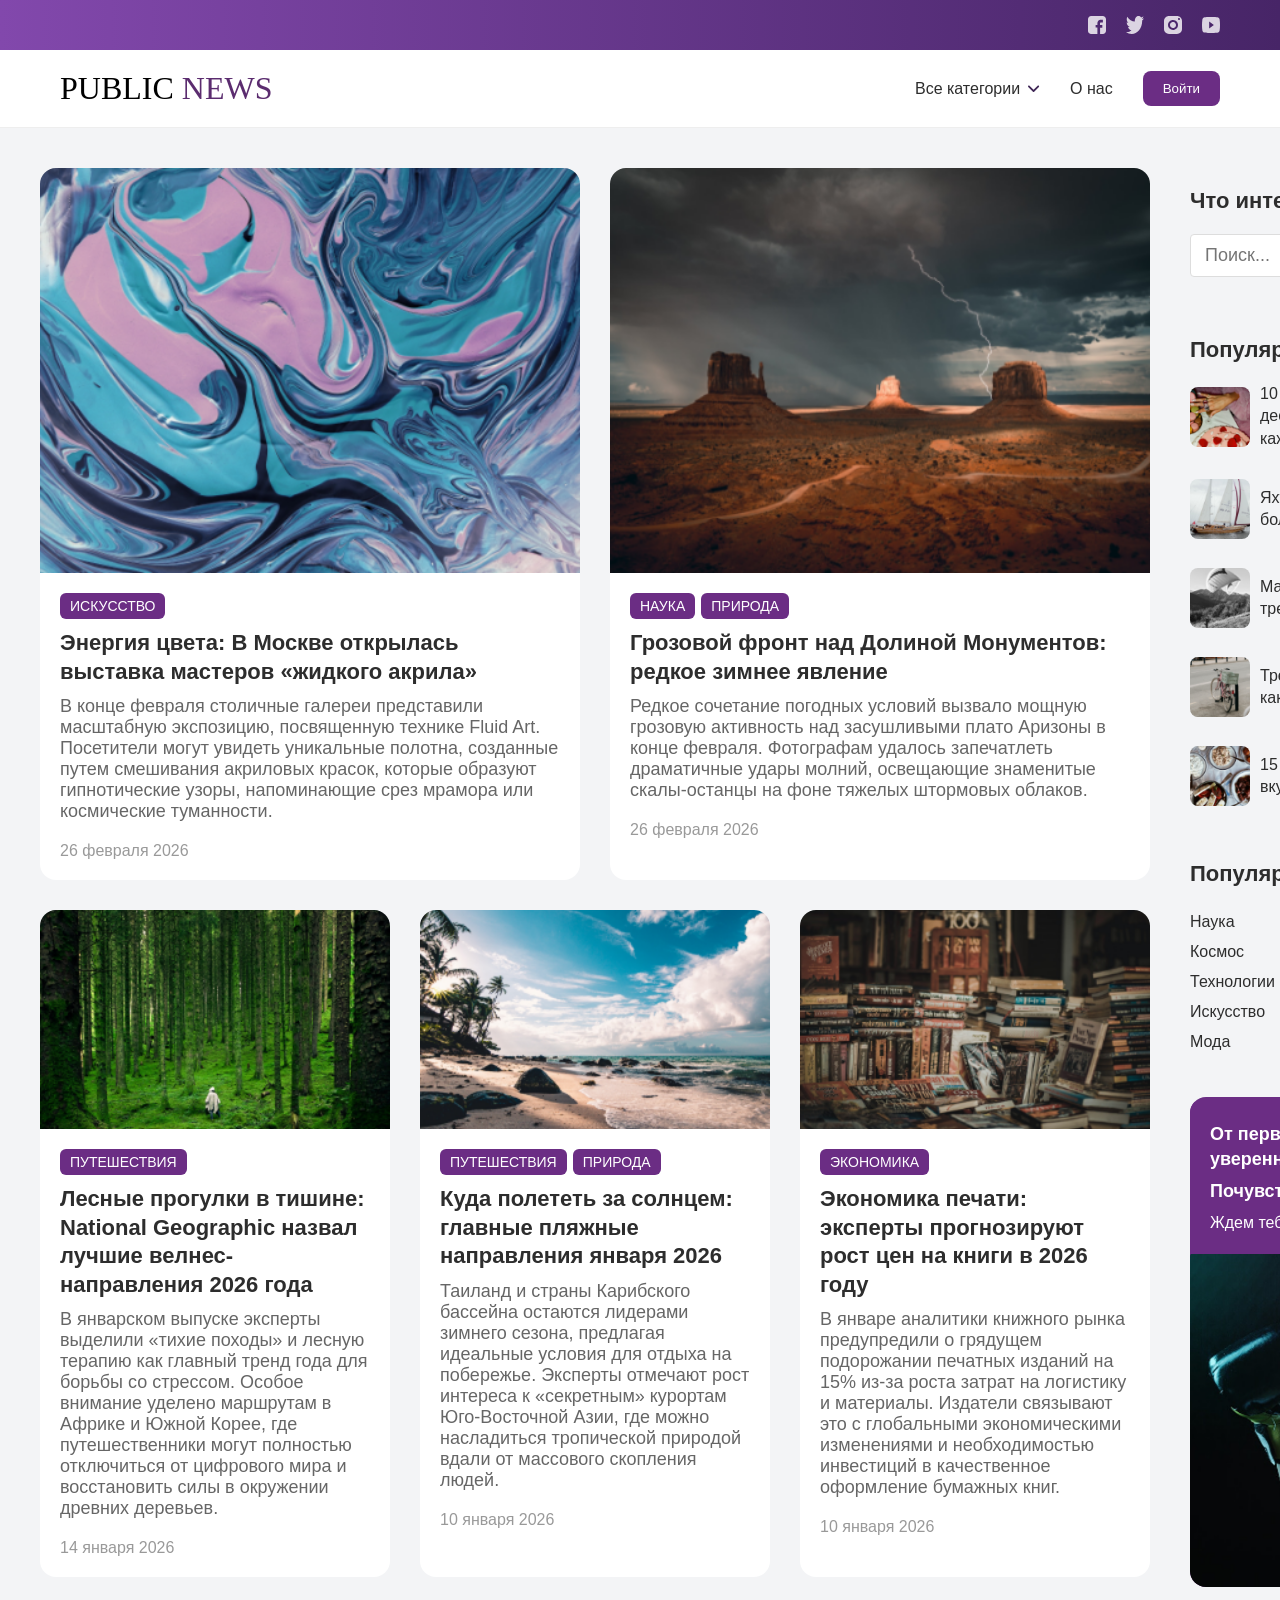
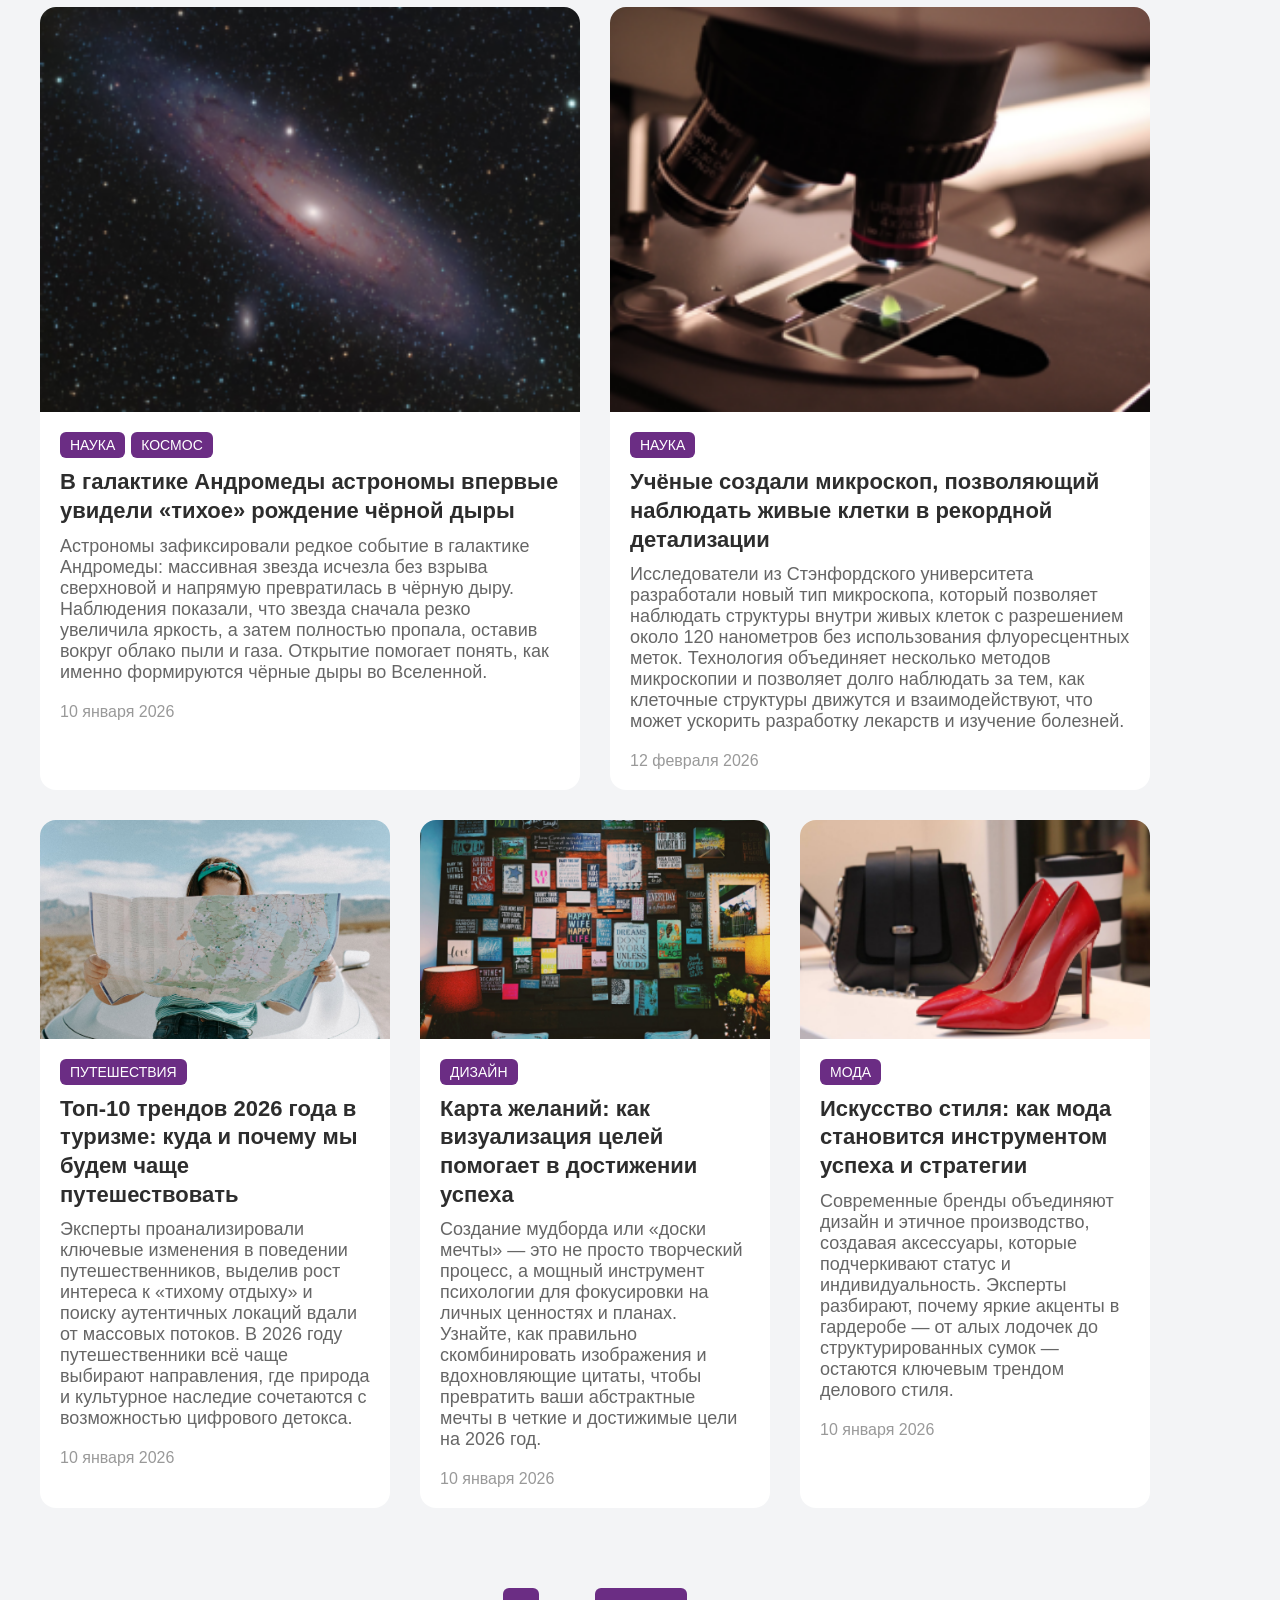
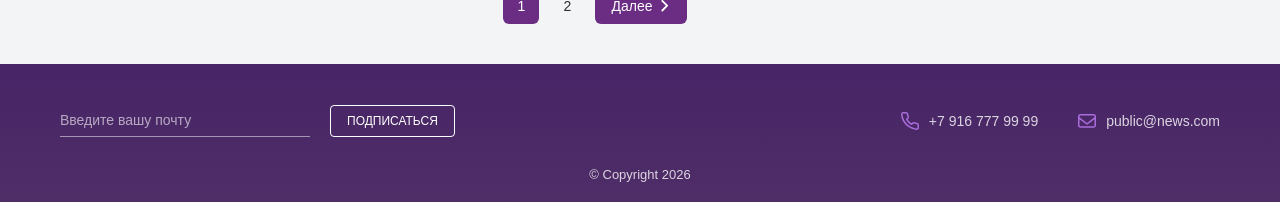
==== index.html @ d588ca42 "сайдбар" ====
<!doctype html>
<html lang="ru">
  <head>
    <meta charset="UTF-8" />
    <meta name="viewport" content="width=device-width, initial-scale=1.0" />
    <link rel="stylesheet" href="./main.css" />
    <title>Public News</title>
  </head>

  <body>
    <div class="header-wrapper">
      <div class="topbar">
        <div class="topbar-icons">
          <div class="topbar-icon">
            <img src="./assets/icons/icon-facebook.svg" alt="facebook" />
          </div>
          <div class="topbar-icon">
            <img src="./assets/icons/icon-twitter.svg" alt="twitter" />
          </div>
          <div class="topbar-icon">
            <img src="./assets/icons/icon-instagram.svg" alt="instagram" />
          </div>
          <div class="topbar-icon">
            <img src="./assets/icons/icon-youtube.svg" alt="youtube" />
          </div>
        </div>
      </div>

      <header>
        <div class="logo">
          <a href="index.html">PUBLIC <span>NEWS</span></a>
        </div>
        <nav>
          <div class="dropdown">
            <div class="dropdown-toggle">
              <span>Все категории</span>
              <img
                src="./assets/icons/icon-arrow-down.svg"
                class="dropdown-arrow"
              />
            </div>
            <div class="dropdown-menu">
              <a href="#" class="dropdown-menu-categorie">Наука</a>
              <a href="#" class="dropdown-menu-categorie">Политика</a>
              <a href="#" class="dropdown-menu-categorie">Экономика</a>
              <a href="#" class="dropdown-menu-categorie">Медицина</a>
              <a href="#" class="dropdown-menu-categorie">Искусство</a>
              <a href="#" class="dropdown-menu-categorie">Путешествия</a>
            </div>
          </div>

          <a href="#" class="about-us__link">О нас</a>

          <button class="btn-login">Войти</button>
        </nav>
      </header>
    </div>

    <div class="container">
      <div class="cards">
        <div class="card">
          <img src="./assets/images/img1.png" alt="" />

          <div class="card-content">
            <span class="tag">ИСКУССТВО</span>

            <h3>
              Энергия цвета: В Москве открылась выставка мастеров «жидкого
              акрила»
            </h3>
            <p>
              В конце февраля столичные галереи представили масштабную
              экспозицию, посвященную технике Fluid Art. Посетители могут
              увидеть уникальные полотна, созданные путем смешивания акриловых
              красок, которые образуют гипнотические узоры, напоминающие срез
              мрамора или космические туманности.
            </p>

            <div class="date">26 февраля 2026</div>
          </div>

          <a
            href="https://synchronize.ru/contemporary_seven"
            target="_blank"
            class="card-link"
            >Подробнее <span>→</span></a
          >
        </div>

        <div class="card">
          <img src="./assets/images/img2.png" alt="" />

          <div class="card-content">
            <div class="tags-list">
              <span class="tag">НАУКА</span>
              <span class="tag">ПРИРОДА</span>
            </div>

            <h3>
              Грозовой фронт над Долиной Монументов: редкое зимнее явление
            </h3>
            <p>
              Редкое сочетание погодных условий вызвало мощную грозовую
              активность над засушливыми плато Аризоны в конце февраля.
              Фотографам удалось запечатлеть драматичные удары молний,
              освещающие знаменитые скалы-останцы на фоне тяжелых штормовых
              облаков.
            </p>

            <div class="date">26 февраля 2026</div>
          </div>

          <a
            href="https://www.yahoo.com/news/stunning-images-capture-moment-lightning-slideshow-wp-152439858.html"
            target="_blank"
            class="card-link"
            >Подробнее <span>→</span></a
          >
        </div>

        <div class="card">
          <img src="./assets/images/img3.png" alt="" />

          <div class="card-content">
            <span class="tag">ПУТЕШЕСТВИЯ</span>

            <h3>
              Лесные прогулки в тишине: National Geographic назвал лучшие
              велнес-направления 2026 года
            </h3>
            <p>
              В январском выпуске эксперты выделили «тихие походы» и лесную
              терапию как главный тренд года для борьбы со стрессом. Особое
              внимание уделено маршрутам в Африке и Южной Корее, где
              путешественники могут полностью отключиться от цифрового мира и
              восстановить силы в окружении древних деревьев.
            </p>

            <div class="date">14 января 2026</div>
          </div>

          <a
            href="https://www.nationalgeographic.com/travel/best-of-the-world-2026/article/best-wellness-destinations"
            target="_blank"
            class="card-link"
            >Подробнее <span>→</span></a
          >
        </div>

        <div class="card">
          <img src="./assets/images/img4.png" alt="" />

          <div class="card-content">
            <div class="tags-list">
              <span class="tag">ПУТЕШЕСТВИЯ</span>
              <span class="tag">ПРИРОДА</span>
            </div>

            <h3>
              Куда полететь за солнцем: главные пляжные направления января 2026
            </h3>
            <p>
              Таиланд и страны Карибского бассейна остаются лидерами зимнего
              сезона, предлагая идеальные условия для отдыха на побережье.
              Эксперты отмечают рост интереса к «секретным» курортам
              Юго-Восточной Азии, где можно насладиться тропической природой
              вдали от массового скопления людей.
            </p>

            <div class="date">10 января 2026</div>
          </div>

          <a
            href="https://www.sunmar.ru/idei-otdykha/otdykh-yanvar/"
            target="_blank"
            class="card-link"
            >Подробнее <span>→</span></a
          >
        </div>

        <div class="card">
          <img src="./assets/images/img5.png" alt="" />

          <div class="card-content">
            <span class="tag">ЭКОНОМИКА</span>

            <h3>
              Экономика печати: эксперты прогнозируют рост цен на книги в 2026
              году
            </h3>
            <p>
              В январе аналитики книжного рынка предупредили о грядущем
              подорожании печатных изданий на 15% из-за роста затрат на
              логистику и материалы. Издатели связывают это с глобальными
              экономическими изменениями и необходимостью инвестиций в
              качественное оформление бумажных книг.
            </p>

            <div class="date">10 января 2026</div>
          </div>

          <a
            href="https://saint-petersburg.ru/news/2026/1/20/40794ы"
            target="_blank"
            class="card-link"
            >Подробнее <span>→</span></a
          >
        </div>

        <div class="card">
          <img src="./assets/images/img9.png" alt="" />

          <div class="card-content">
            <div class="tags-list">
              <span class="tag">НАУКА</span>
              <span class="tag">КОСМОС</span>
            </div>

            <h3>
              В галактике Андромеды астрономы впервые увидели «тихое» рождение
              чёрной дыры
            </h3>
            <p>
              Астрономы зафиксировали редкое событие в галактике Андромеды:
              массивная звезда исчезла без взрыва сверхновой и напрямую
              превратилась в чёрную дыру. Наблюдения показали, что звезда
              сначала резко увеличила яркость, а затем полностью пропала,
              оставив вокруг облако пыли и газа. Открытие помогает понять, как
              именно формируются чёрные дыры во Вселенной.
            </p>

            <div class="date">10 января 2026</div>
          </div>

          <a
            href="https://www.reuters.com/science/astronomers-observe-star-that-quietly-transformed-into-black-hole-2026-02-12/"
            target="_blank"
            class="card-link"
            >Подробнее <span>→</span></a
          >
        </div>

        <div class="card">
          <img src="./assets/images/img8.png" alt="" />

          <div class="card-content">
            <span class="tag">НАУКА</span>

            <h3>
              Учёные создали микроскоп, позволяющий наблюдать живые клетки в
              рекордной детализации
            </h3>
            <p>
              Исследователи из Стэнфордского университета разработали новый тип
              микроскопа, который позволяет наблюдать структуры внутри живых
              клеток с разрешением около 120 нанометров без использования
              флуоресцентных меток. Технология объединяет несколько методов
              микроскопии и позволяет долго наблюдать за тем, как клеточные
              структуры движутся и взаимодействуют, что может ускорить
              разработку лекарств и изучение болезней.
            </p>

            <div class="date">12 февраля 2026</div>
          </div>

          <a
            href="https://phys.org/news/2026-03-kind-microscope-reveals-cells-unprecedented.html"
            target="_blank"
            class="card-link"
            >Подробнее <span>→</span></a
          >
        </div>

        <div class="card">
          <img src="./assets/images/img6.png" alt="" />

          <div class="card-content">
            <span class="tag">ПУТЕШЕСТВИЯ</span>

            <h3>
              Топ-10 трендов 2026 года в туризме: куда и почему мы будем чаще
              путешествовать
            </h3>
            <p>
              Эксперты проанализировали ключевые изменения в поведении
              путешественников, выделив рост интереса к «тихому отдыху» и поиску
              аутентичных локаций вдали от массовых потоков. В 2026 году
              путешественники всё чаще выбирают направления, где природа и
              культурное наследие сочетаются с возможностью цифрового детокса.
            </p>

            <div class="date">10 января 2026</div>
          </div>

          <a
            href="https://www.forbes.ru/biznes/552980-top-10-trendov-2026-goda-v-turizme-kuda-i-pocemu-my-budem-case-putesestvovat"
            target="_blank"
            class="card-link"
            >Подробнее <span>→</span></a
          >
        </div>

        <div class="card">
          <img src="./assets/images/img7.png" alt="" />
          <div class="card-content">
            <span class="tag">ДИЗАЙН</span>

            <h3>
              Карта желаний: как визуализация целей помогает в достижении успеха
            </h3>
            <p>
              Создание мудборда или «доски мечты» — это не просто творческий
              процесс, а мощный инструмент психологии для фокусировки на личных
              ценностях и планах. Узнайте, как правильно скомбинировать
              изображения и вдохновляющие цитаты, чтобы превратить ваши
              абстрактные мечты в четкие и достижимые цели на 2026 год.
            </p>

            <div class="date">10 января 2026</div>
          </div>

          <a
            href="https://mumsatthetable.com/vision-boards/"
            target="_blank"
            class="card-link"
            >Подробнее <span>→</span></a
          >
        </div>

        <div class="card">
          <img src="./assets/images/img10.png" alt="" />

          <div class="card-content">
            <span class="tag">МОДА</span>

            <h3>
              Искусство стиля: как мода становится инструментом успеха и
              стратегии
            </h3>
            <p>
              Современные бренды объединяют дизайн и этичное производство,
              создавая аксессуары, которые подчеркивают статус и
              индивидуальность. Эксперты разбирают, почему яркие акценты в
              гардеробе — от алых лодочек до структурированных сумок — остаются
              ключевым трендом делового стиля.
            </p>

            <div class="date">10 января 2026</div>
          </div>

          <a
            href="https://www.hiltonbairdcollections.co.uk/success-stories/when-silence-meets-strategy-a-recovery-story-told-in-16-days-case-study/"
            target="_blank"
            class="card-link"
            >Подробнее <span>→</span></a
          >
        </div>
      </div>

      <aside class="sidebar">
        <div class="sidebar-search-block">
          <h3 class="sidebar-title">Что интересует?</h3>

          <div class="search-input-wrapper">
            <input class="search-input" placeholder="Поиск..." />
            <img
              src="./assets/icons/icon-search.svg"
              alt="Search"
              class="search-icon"
            />
          </div>
        </div>

        <div class="sidebar-popular-block">
          <h3 class="sidebar-title">Популярные статьи:</h3>

          <ul class="popular-list">
            <li class="popular-item">
              <img src="./assets/images/img11.png" alt="" />
              <a
                href="https://povar.ru/art/yagodnye_deserty_top10_sladkih_bliud_s_yagodami.html"
                target="_blank"
                class="popular-link"
              >
                10 простых рецептов ягодных десертов, которые получатся у
                каждого
              </a>
            </li>

            <li class="popular-item">
              <img src="./assets/images/img12.png" alt="" />
              <a
                href="https://zeh.media/praktika/sport/1247938-s-chego-nachinayetsya-yakhting"
                target="_blank"
                class="popular-link"
              >
                Яхтинг для начинающих: большой гид по выходу в море
              </a>
            </li>

            <li class="popular-item">
              <img src="./assets/images/img13.png" alt="" />
              <a
                href="https://blog.ostrovok.ru/9-kultovyx-marshrutov-mira-dlya-trekinga/"
                target="_blank"
                class="popular-link"
              >
                Магия высоты: 9 самых красивых трекинговых маршрутов мира
              </a>
            </li>

            <li class="popular-item">
              <img src="./assets/images/img14.png" alt="" />
              <a
                href="https://itsmybike.ru/blog/velosipedy-2025-chto-seychas-v-trende/"
                target="_blank"
                class="popular-link"
              >
                Тренды велосипедов 2025–2026: какой выбрать?
              </a>
            </li>

            <li class="popular-item">
              <img src="./assets/images/img15.png" alt="" />
              <a
                href="https://www.gastronom.ru/text/15-receptov-dlya-krasivogo-zavtraka-1025276"
                target="_blank"
                class="popular-link"
              >
                15 рецептов для красивого и вкусного начала дня
              </a>
            </li>
          </ul>
        </div>

        <div class="sidebar-categories-block">
          <h3 class="sidebar-title">Популярные категории:</h3>

          <ul class="categories-list">
            <li><a href="#" class="category-link">Наука</a></li>
            <li><a href="#" class="category-link">Космос</a></li>
            <li><a href="#" class="category-link">Технологии</a></li>
            <li><a href="#" class="category-link">Искусство</a></li>
            <li><a href="#" class="category-link">Мода</a></li>
          </ul>
        </div>

        <div class="sidebar-video-card">
          <div class="video-card-header">
            <h5>
              <span>От первой тренировки до уверенного удара.</span>
              <span>Почувствуй эту атмосферу...</span>
            </h5>
            <p>Ждем тебя в зале!</p>
          </div>

          <div class="video-card-image">
            <img src="./assets/images/img16.png" alt="Видео" />

            <div class="video-play">
              <img src="./assets/icons/icon-play.svg" alt="Play" />
            </div>
          </div>
        </div>
      </aside>

      <nav class="pagination" aria-label="Пагинация">
        <ul class="pagination-list">
          <li>
            <a href="#" class="pagination-link pagination-link--active">1</a>
          </li>

          <li>
            <a href="#" class="pagination-link">2</a>
          </li>

          <li class="pagination-next">
            <a href="#" class="pagination-link pagination-next-link">
              Далее
              <img
                src="./assets/icons/icon-arrow-right.svg"
                class="pagination-arrow"
              />
            </a>
          </li>
        </ul>
      </nav>
    </div>

    <footer class="footer">
      <div class="footer-content">
        <form class="footer-subscribe-form" action="">
          <input
            type="email"
            class="footer__input-email"
            placeholder="Введите вашу почту"
          />
          <button type="submit" class="btn-subsribe">ПОДПИСАТЬСЯ</button>
        </form>

        <div class="footer-contacts">
          <a href="tel:+79167779999" class="footer-contact">
            <img
              src="./assets/icons/icon-phone.svg"
              alt="Телефон"
              class="footer-icon"
            />
            <span>+7 916 777 99 99</span>
          </a>

          <a href="mailto:public@news.com" class="footer-contact">
            <img
              src="./assets/icons/icon-mail.svg"
              alt="Почта"
              class="footer-icon"
            />
            <span>public@news.com</span>
          </a>
        </div>
      </div>

      <div class="footer-copyright">© Copyright 2026</div>
    </footer>
  </body>
</html>
---- main.css ----
:root {
  --text-color-dark: #2d2d2d;
  --text-color-grey: #666;
  --text-color-light-grey: #999;
  --text-color-dark-purple: #5b2c6f;
  --border-color-light: #eee;
  --border-color-light-grey: #ddd;
  --border-color-purple: #5b2c6f;
  --main-bg: #f3f4f6;
  --bg-purple: #8248ac;
  --bg-dark-magenta: #6b2d84;
  --bg-indigo: #472567;
}

* {
  box-sizing: border-box;
  margin: 0;
  padding: 0;
}

body {
  font-family: "Inter", sans-serif;
  background: var(--main-bg);
  color: #2d2d2d;
  min-height: 100vh;
  display: flex;
  flex-direction: column;
}

.container {
  max-width: 1400px;
  margin: 40px auto;
  display: grid;
  grid-template-columns: 3fr 1fr;
  gap: 40px;
  padding: 0 40px;
}

/* ШАПКА */
.header-wrapper {
  position: sticky;
  top: 0;
  z-index: 1000;
  width: 100%;
}

.topbar {
  background: linear-gradient(90deg, var(--bg-purple), var(--bg-indigo));
  height: 50px;
  display: flex;
  align-items: center;
  justify-content: flex-end;
  padding: 0 60px;
}

.topbar-icons {
  display: flex;
  gap: 20px;
}

.topbar-icon {
  width: 18px;
  height: 18px;
  display: flex;
  align-items: center;
  justify-content: center;
  cursor: pointer;
  opacity: 0.8;
  transition: opacity 0.3s ease;
}

.topbar-icon:hover {
  opacity: 1;
}

.topbar-icon img {
  width: 100%;
  height: 100%;
  object-fit: contain;
}

header {
  background: #ffffff;
  padding: 20px 60px;
  display: flex;
  align-items: center;
  justify-content: space-between;
  border-bottom: 1px solid var(--border-color-light);
}

.logo {
  font-family: "Playfair Display", serif;
  font-size: 32px;
}

.logo a {
  text-decoration: none;
  color: #000;
}

.logo span {
  color: var(--text-color-dark-purple);
}

nav {
  display: flex;
  align-items: center;
  gap: 30px;
  font-weight: 500;
}

.about-us__link {
  cursor: pointer;
  text-decoration: none;
  color: inherit;
}

.dropdown {
  position: relative;
  cursor: pointer;
}

.dropdown-toggle {
  display: flex;
  align-items: center;
  gap: 8px;
}

.dropdown-arrow {
  width: 12px;
  height: 12px;
  display: flex;
  align-items: center;
  justify-content: center;
}

.dropdown-menu {
  position: absolute;
  top: 100%;
  left: 0;
  background: #fff;
  box-shadow: 0 10px 25px rgba(0, 0, 0, 0.08);
  border-radius: 8px;
  padding: 10px 0;
  min-width: 180px;
  display: none;
  flex-direction: column;
  z-index: 10;
}

.dropdown-menu-categorie {
  padding: 8px 16px;
  text-decoration: none;
  color: var(--text-color-dark);
  font-size: 14px;
}

.dropdown-menu-categorie:hover {
  background-color: var(--bg-dark-magenta);
  color: white;
}

.dropdown:hover .dropdown-menu {
  display: flex;
}

.btn-login {
  padding: 10px 20px;
  background: var(--bg-dark-magenta);
  border: none;
  border-radius: 8px;
  color: white;
  cursor: pointer;
  transition: all 0.5s ease;
}

.btn-login:active {
  transform: scale(0.95);
}

/* КАРТОЧКИ */
.cards {
  display: grid;
  grid-template-columns: repeat(6, 160px);
  gap: 30px;
}

.card {
  grid-column: span 2;
  position: relative;
  display: flex;
  flex-direction: column;
  background: #fff;
  border-radius: 16px;
  overflow: hidden;
  transition: all 0.4s ease;
}

.card:nth-child(1),
.card:nth-child(2) {
  grid-column: span 3;
}
.card:nth-child(6),
.card:nth-child(7) {
  grid-column: span 3;
}

.card:hover {
  transform: scale(1.03);
  box-shadow: 0 10px 25px rgba(0, 0, 0, 0.2);
}

.card img {
  width: 100%;
  height: auto;
  display: block;
  object-fit: cover;
  aspect-ratio: 16 / 10;
}

.card:nth-child(1) img,
.card:nth-child(2) img,
.card:nth-child(6) img,
.card:nth-child(7) img {
  aspect-ratio: 4 / 3;
}

.card-content {
  padding: 20px;
  display: flex;
  flex-direction: column;
  gap: 10px;
}

.tags-list {
  width: 100%;
  flex-wrap: wrap;
  display: flex;
  align-items: center;
  justify-content: flex-start;
  gap: 6px;
}

.tag {
  display: inline-block;
  background: #6b2d84;
  color: white;
  font-size: 14px;
  padding: 5px 10px;
  border-radius: 6px;
  width: fit-content;
}

.card h3 {
  font-size: 22px;
  font-weight: 600;
  line-height: 1.3;
}

.card p {
  font-size: 18px;
  color: #666;
}

.date {
  font-size: 16px;
  color: #999;
  margin-top: 10px;
}

.card-link {
  position: absolute;
  right: 15px;
  bottom: 9px;

  display: flex;
  align-items: center;
  gap: 5px;

  padding: 6px 12px;

  color: var(--text-color-grey);
  font-size: 16px;
  text-decoration: none;

  opacity: 0;
  transition: all 0.3s ease;
}

.card-link span {
  font-size: 25px;
}

.card:hover .card-link {
  opacity: 1;
}

.card-link:hover {
  color: var(--text-color-dark-purple);
}

/* ПАГИНАЦИЯ */
.pagination {
  grid-column: 1 / 2;
  margin-top: 40px;
  display: flex;
  justify-content: center;
}

.pagination-list {
  list-style: none;
  display: flex;
  align-items: center;
  gap: 10px;
}

.pagination-link {
  display: flex;
  align-items: center;
  justify-content: center;

  min-width: 36px;
  height: 36px;

  padding: 0 12px;

  border-radius: 6px;
  text-decoration: none;
  font-size: 14px;

  color: var(--text-color-dark);
  background: transparent;

  transition: all 0.25s ease;
}

.pagination-link:hover {
  background: var(--bg-purple);
  color: #fff;
}

.pagination-link--active {
  background: var(--bg-dark-magenta);
  color: #fff;
}

.pagination-next-link {
  background: var(--bg-dark-magenta);
  color: #fff;
  padding: 0 16px;
  gap: 6px;
}

.pagination-next-link:hover {
  background: var(--bg-purple);
}

.pagination-arrow {
  width: 12px;
  height: 12px;
  display: inline-block;
}

/* САЙДБАР */
.sidebar {
  width: 320px;
  display: flex;
  flex-direction: column;
  gap: 40px;
}

.sidebar-search-block {
  padding: 20px 0px;
}

.sidebar-title {
  font-size: 22px;
  margin-bottom: 20px;
  font-weight: 600;
}

.search-input-wrapper {
  position: relative;
}

.search-input {
  width: 100%;
  padding: 10px 40px 10px 14px;
  border: 1px solid var(--border-color-light-grey);
  border-radius: 4px;
  font-size: 18px;
}

.search-input:focus {
  outline: none;
  border-color: var(--border-color-purple);
}

.search-icon {
  position: absolute;
  right: 12px;
  top: 50%;
  transform: translateY(-50%);
  width: 18px;
  height: 18px;
  pointer-events: none;
}

.popular-list {
  list-style: none;
  display: flex;
  flex-direction: column;
  gap: 14px;
}

.popular-link {
  text-decoration: none;
  color: #2d2d2d;
  font-size: 16px;
  line-height: 1.4;
  transition: color 0.3s ease;
}

.popular-link:hover {
  color: #5b2c6f;
}

.popular {
  background: white;
  padding: 20px;
  border-radius: 16px;
  box-shadow: 0 10px 25px rgba(0, 0, 0, 0.05);
}

.popular-item {
  display: flex;
  gap: 10px;
  margin-bottom: 15px;
  align-items: center;
}

.popular-item img {
  width: 60px;
  height: 60px;
  object-fit: cover;
  border-radius: 8px;
}

.categories-list {
  list-style: none;
  display: flex;
  flex-direction: column;
}

.category-link {
  display: block;
  padding: 6px 0;
  border-radius: 6px;
  text-decoration: none;
  color: #2d2d2d;
  font-size: 16px;
  transition: all 0.25s ease;
}

.category-link:hover {
  background: #f4f4f4;
  color: var(--bg-dark-magenta);
}

.sidebar-video-card {
  background: var(--bg-dark-magenta);
  border-radius: 16px;
  overflow: hidden;
}

.video-card-header {
  min-height: 89px;
  padding: 20px;

  position: relative;
  top: 5px;
  z-index: 2;

  background: var(--bg-dark-magenta);
  color: white;
  font-size: 16px;
  line-height: 1.4;
}

.video-card-header h5 {
  font-size: 18px;
  margin-bottom: 8px;
  display: flex;
  flex-direction: column;
  gap: 6px;
}

.video-card-image {
  position: relative;
  z-index: 1;
}

.video-card-image:hover img {
  transform: scale(1.05);
}

.video-card-image img {
  width: 100%;
  display: block;
  transition: transform 0.4s ease;
}

.video-play {
  position: absolute;
  inset: 0;

  display: flex;
  align-items: center;
  justify-content: center;

  cursor: pointer;
}

.video-play img {
  width: 50px;
  height: 50px;
}

/* ПОДВАЛ */
.footer {
  background: linear-gradient(0deg, #4f2d67, #472567);
  color: #ffffff;
  padding: 40px 60px 20px;
  margin-top: auto;
}

.footer-content {
  display: flex;
  justify-content: space-between;
  align-items: center;
  flex-wrap: wrap;
}

.footer-subscribe-form {
  display: flex;
  gap: 20px;
  align-items: center;
}

.footer__input-email {
  background: transparent;
  border: none;
  border-bottom: 1px solid rgba(255, 255, 255, 0.5);
  padding: 8px 0;
  width: 250px;
  color: #ffffff;
  font-size: 14px;
}

.footer__input-email::placeholder {
  color: rgba(255, 255, 255, 0.6);
}

.footer__input-email:focus {
  outline: none;
  border-bottom: 1px solid #ffffff;
}

.btn-subsribe {
  background: transparent;
  border: 1px solid #ffffff;
  border-radius: 4px;
  padding: 8px 16px;
  color: #ffffff;
  font-size: 12px;
  cursor: pointer;
  transition: all 0.5s ease;
}

.btn-subsribe:hover {
  background: #ffffff;
  color: #5b2c6f;
}
.btn-subsribe:active {
  transform: scale(0.95);
}

.footer-contacts {
  display: flex;
  gap: 40px;
  align-items: center;
}

.footer-contact {
  display: flex;
  align-items: center;
  gap: 10px;
  text-decoration: none;
  color: #ffffff;
  font-size: 14px;
  opacity: 0.8;
  transition: opacity 0.3s ease;
}

.footer-contact:hover {
  opacity: 1;
}

.footer-icon {
  width: 18px;
  height: 18px;
  object-fit: contain;
}

.footer-copyright {
  text-align: center;
  margin-top: 30px;
  font-size: 13px;
  opacity: 0.8;
}
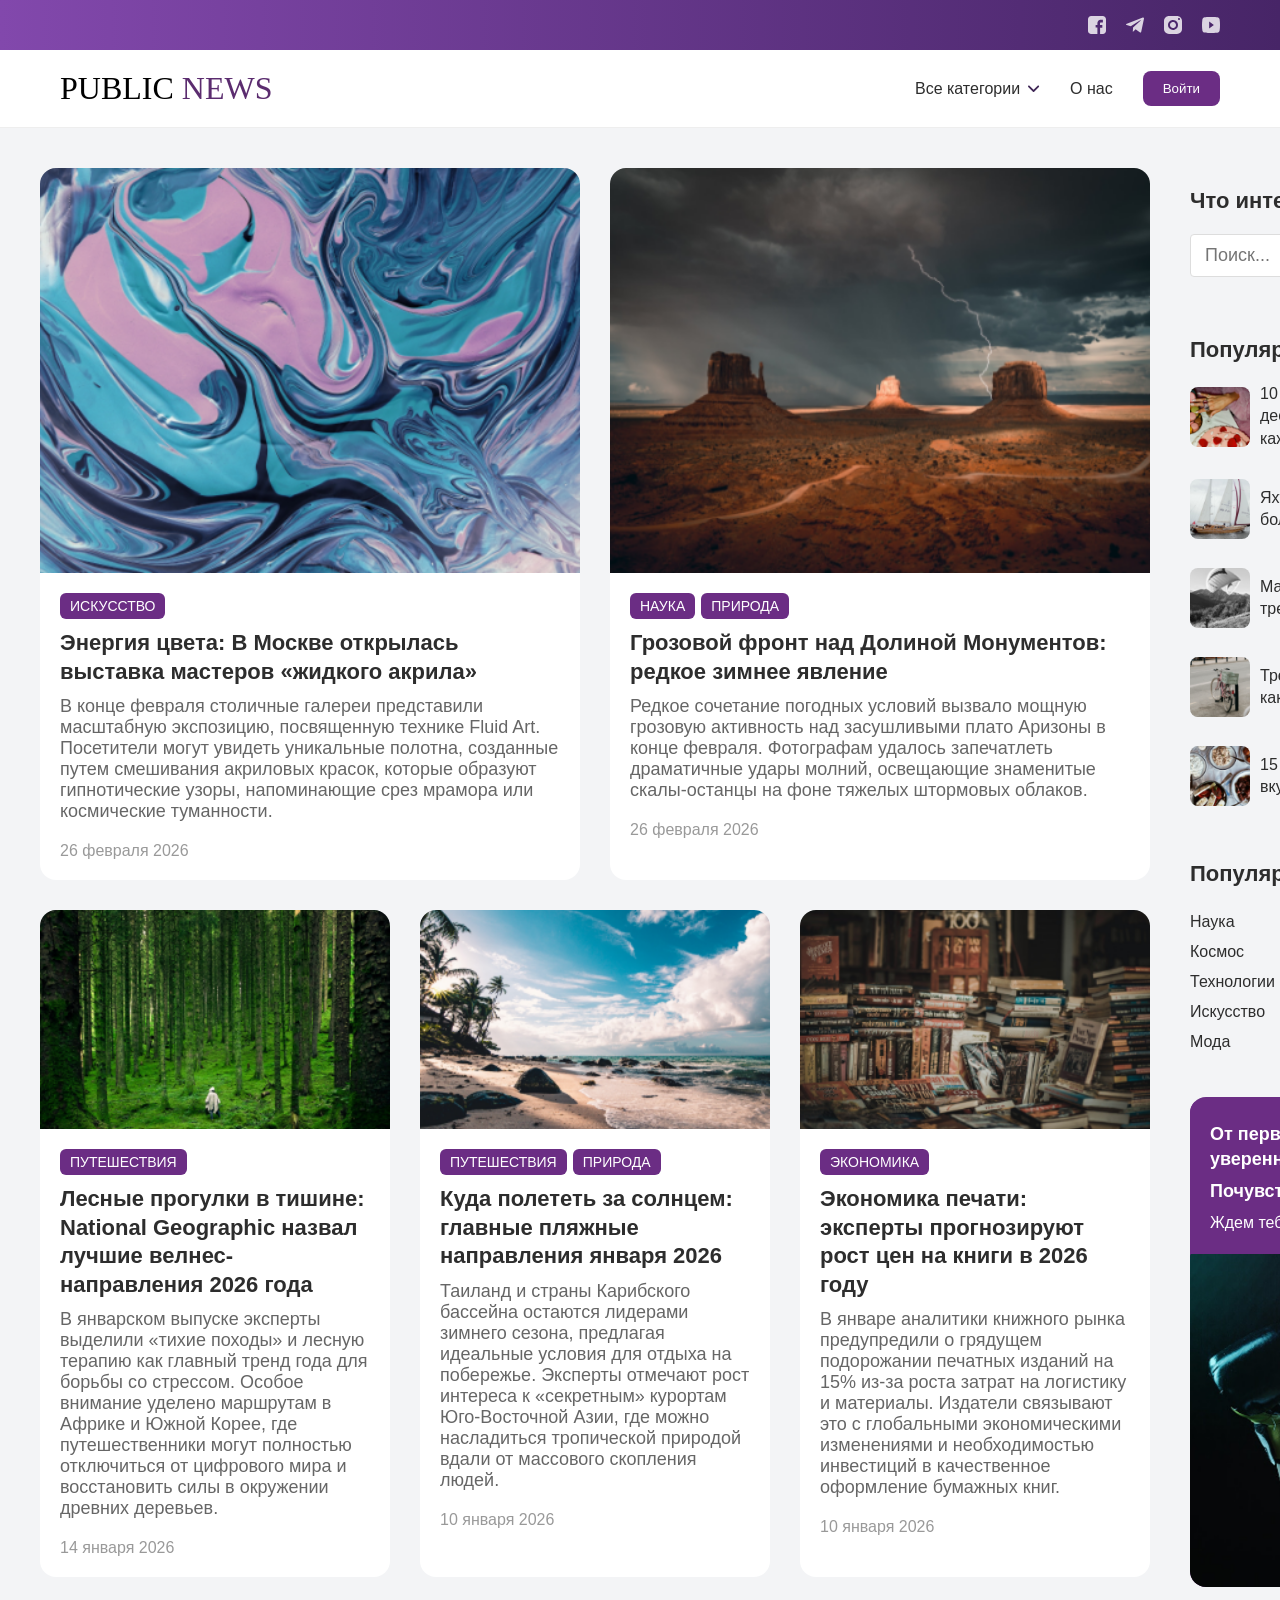
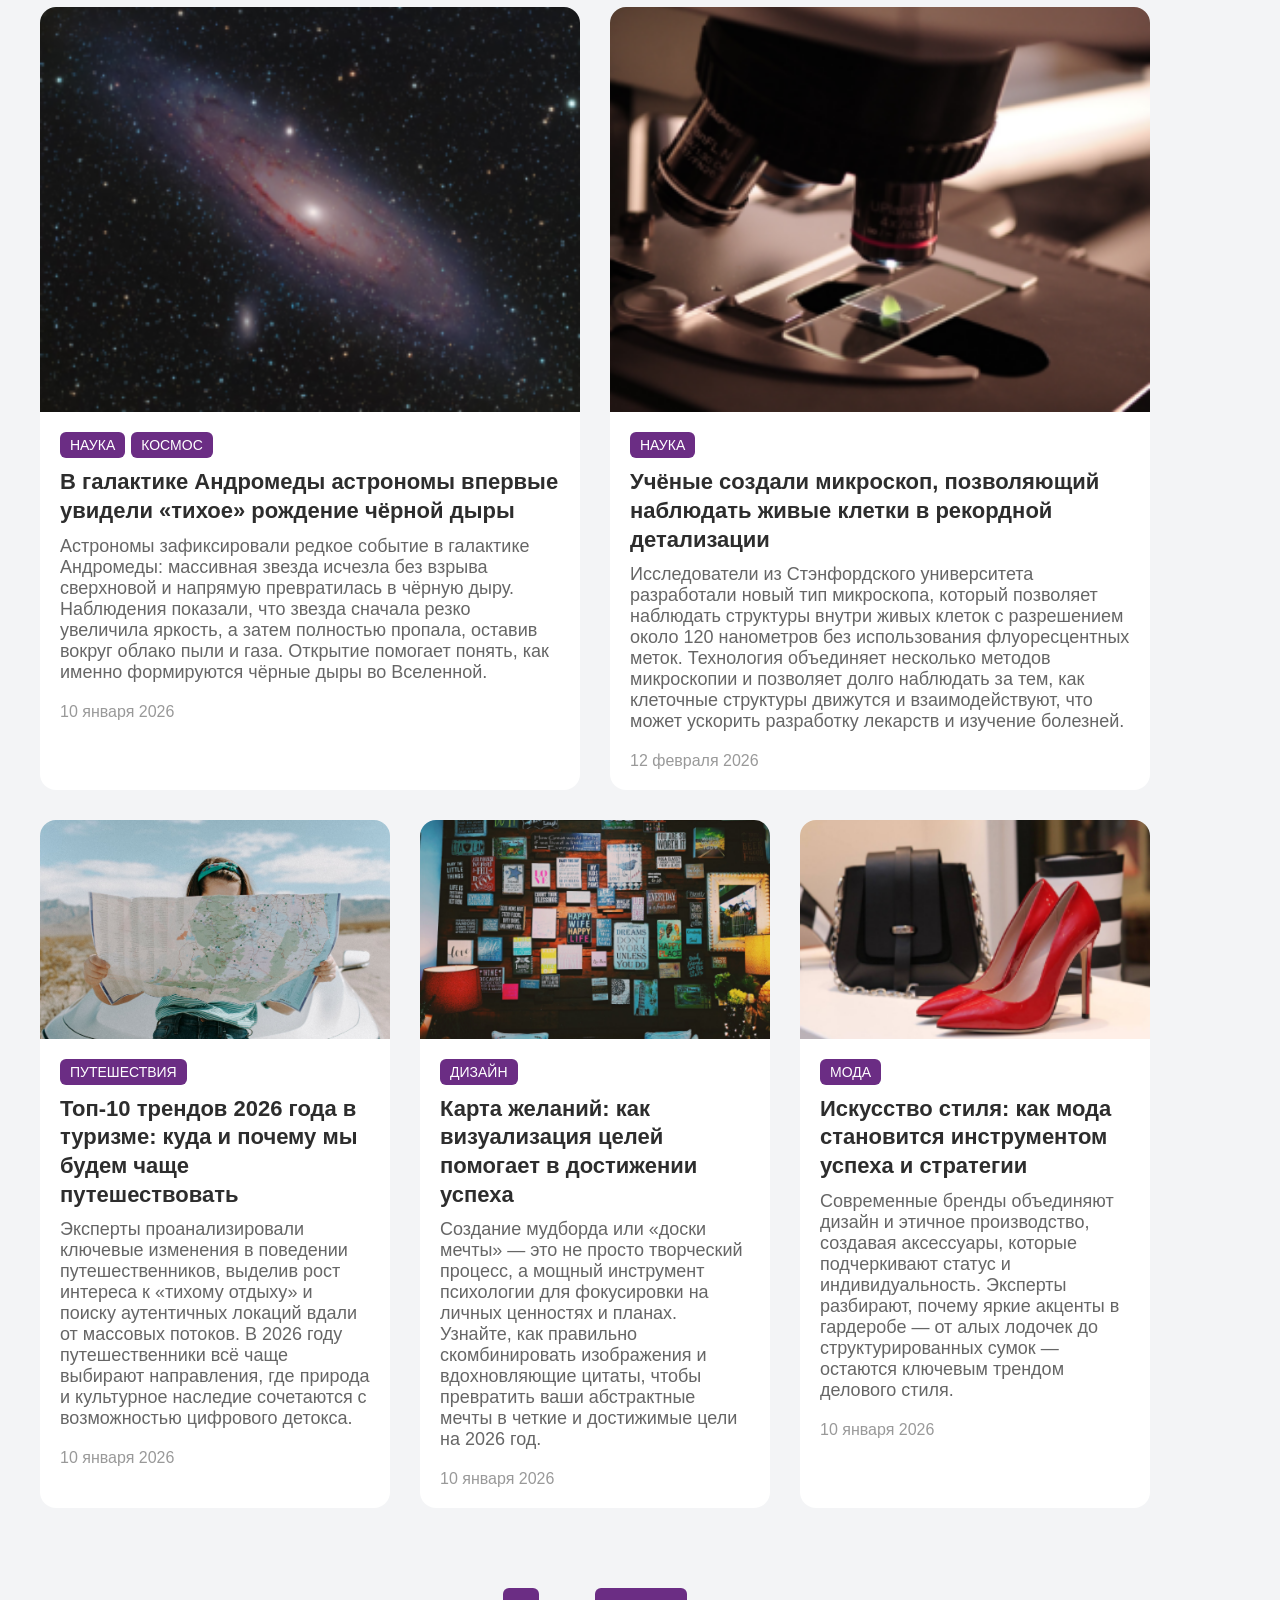
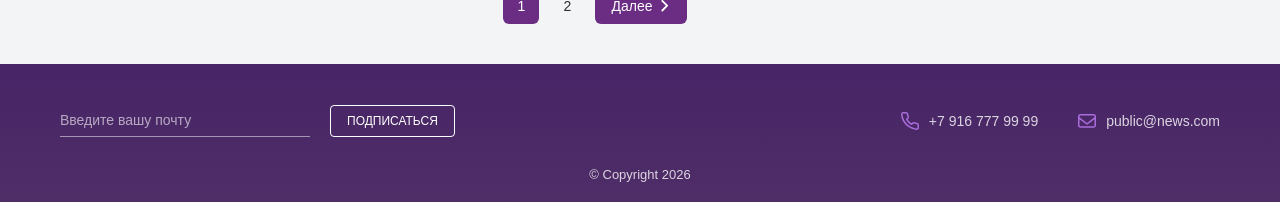
==== commit 90d0dac6: "страница о нас + правки топ-бара" ====
--- a/index.html
+++ b/index.html
@@ -10,18 +10,26 @@
   <body>
     <div class="header-wrapper">
       <div class="topbar">
-        <div class="topbar-icons">
-          <div class="topbar-icon">
-            <img src="./assets/icons/icon-facebook.svg" alt="facebook" />
-          </div>
-          <div class="topbar-icon">
-            <img src="./assets/icons/icon-twitter.svg" alt="twitter" />
-          </div>
-          <div class="topbar-icon">
-            <img src="./assets/icons/icon-instagram.svg" alt="instagram" />
-          </div>
-          <div class="topbar-icon">
-            <img src="./assets/icons/icon-youtube.svg" alt="youtube" />
+        <div class="social-networks">
+          <div class="social-media">
+            <a class="social-media-link" href="">
+              <img src="./assets/icons/icon-facebook.svg" alt="facebook" />
+            </a>
+          </div>
+          <div class="social-media">
+            <a class="social-media-link" href="">
+              <img src="./assets/icons/icon-telegram.svg" alt="telegram" />
+            </a>
+          </div>
+          <div class="social-media">
+            <a class="social-media-link" href="">
+              <img src="./assets/icons/icon-instagram.svg" alt="instagram" />
+            </a>
+          </div>
+          <div class="social-media">
+            <a class="social-media-link" href="">
+              <img src="./assets/icons/icon-youtube.svg" alt="youtube" />
+            </a>
           </div>
         </div>
       </div>
@@ -49,14 +57,14 @@
             </div>
           </div>
 
-          <a href="#" class="about-us__link">О нас</a>
+          <a href="./about-us.html" class="about-us__link">О нас</a>
 
           <button class="btn-login">Войти</button>
         </nav>
       </header>
     </div>
 
-    <div class="container">
+    <div class="container cards-container">
       <div class="cards">
         <div class="card">
           <img src="./assets/images/img1.png" alt="" />
@@ -489,7 +497,7 @@
 
     <footer class="footer">
       <div class="footer-content">
-        <form class="footer-subscribe-form" action="">
+        <form class="footer-subscribe-form">
           <input
             type="email"
             class="footer__input-email"
--- a/main.css
+++ b/main.css
@@ -30,6 +30,9 @@
 .container {
   max-width: 1400px;
   margin: 40px auto;
+}
+
+.cards-container {
   display: grid;
   grid-template-columns: 3fr 1fr;
   gap: 40px;
@@ -53,12 +56,12 @@
   padding: 0 60px;
 }
 
-.topbar-icons {
+.social-networks {
   display: flex;
   gap: 20px;
 }
 
-.topbar-icon {
+.social-media {
   width: 18px;
   height: 18px;
   display: flex;
@@ -69,11 +72,16 @@
   transition: opacity 0.3s ease;
 }
 
-.topbar-icon:hover {
+.social-media:hover {
   opacity: 1;
 }
 
-.topbar-icon img {
+.social-media-link {
+  width: 100%;
+  height: 100%;
+}
+
+.social-media img {
   width: 100%;
   height: 100%;
   object-fit: contain;
@@ -113,6 +121,10 @@
   cursor: pointer;
   text-decoration: none;
   color: inherit;
+}
+
+.about-us__link:hover {
+  color: var(--text-color-dark-purple);
 }
 
 .dropdown {
@@ -574,7 +586,7 @@
   color: #ffffff;
   font-size: 12px;
   cursor: pointer;
-  transition: all 0.5s ease;
+  transition: all 0.2s ease;
 }
 
 .btn-subsribe:hover {
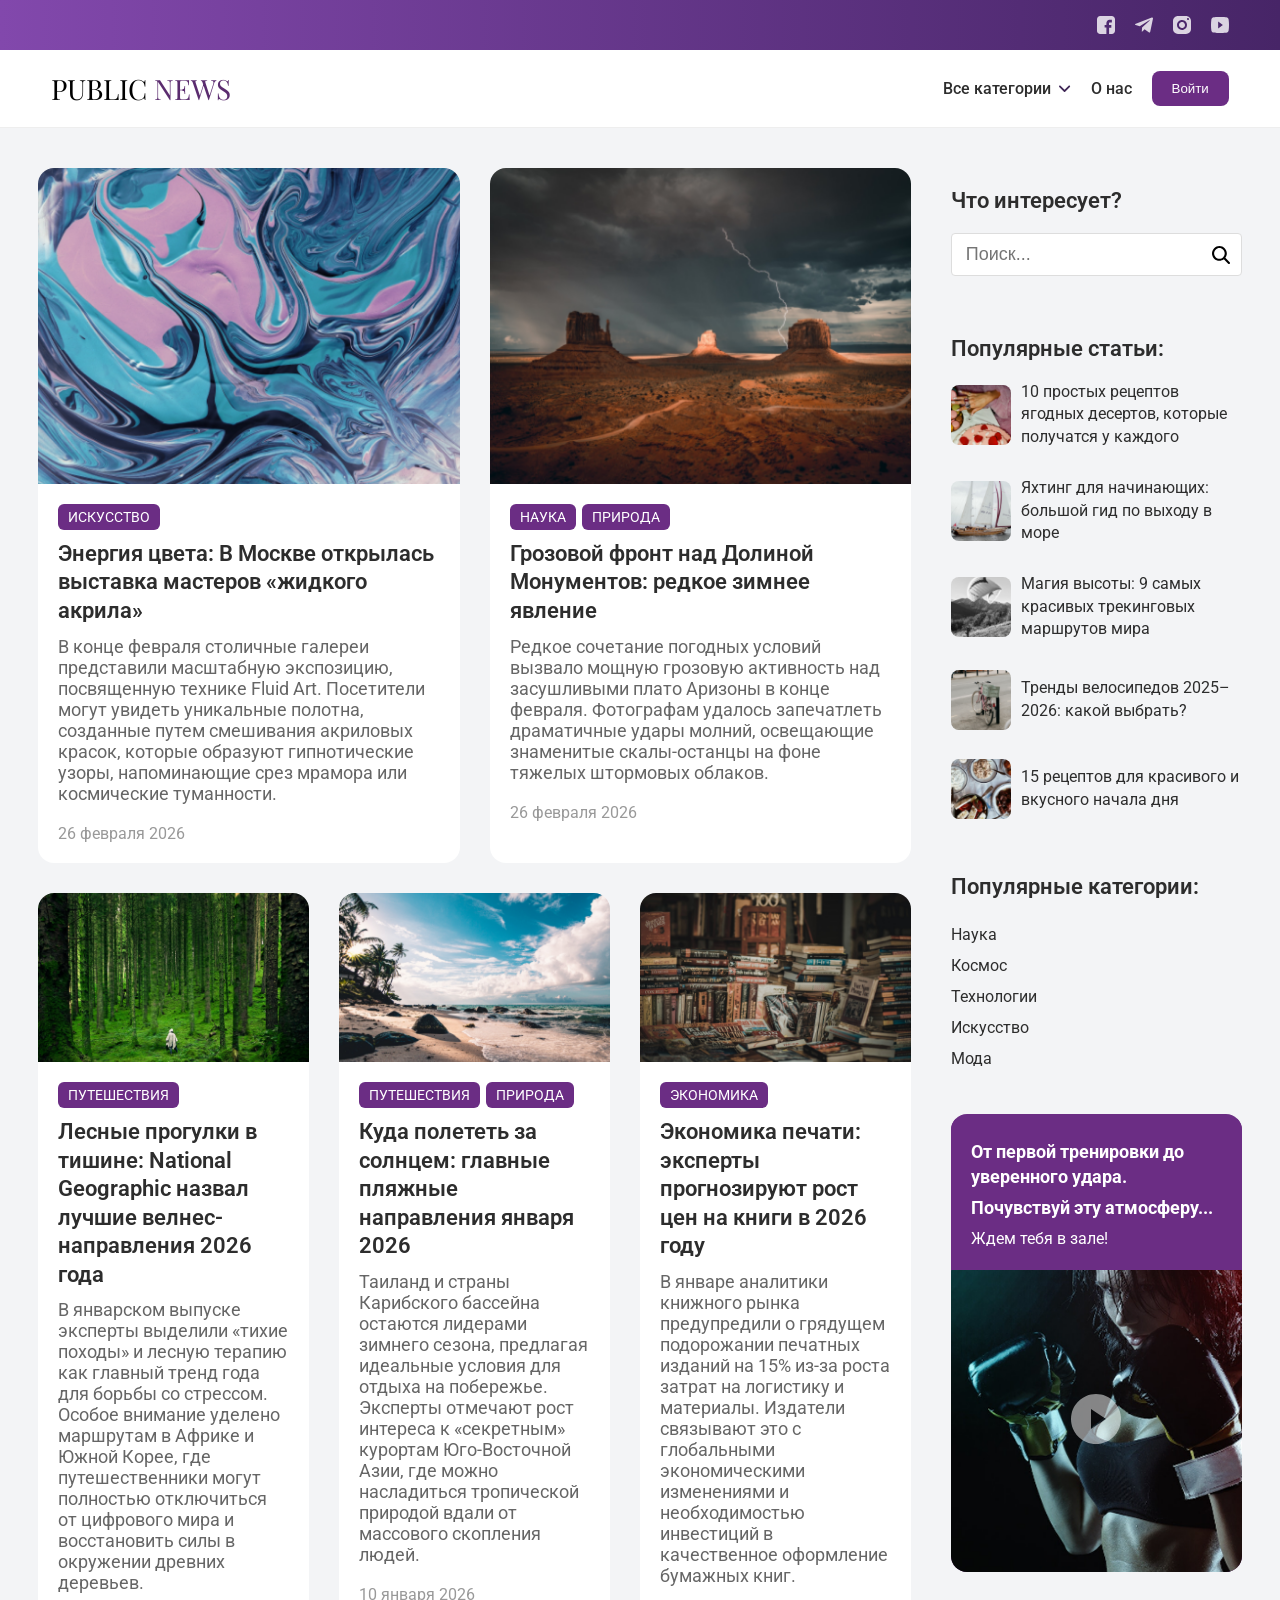
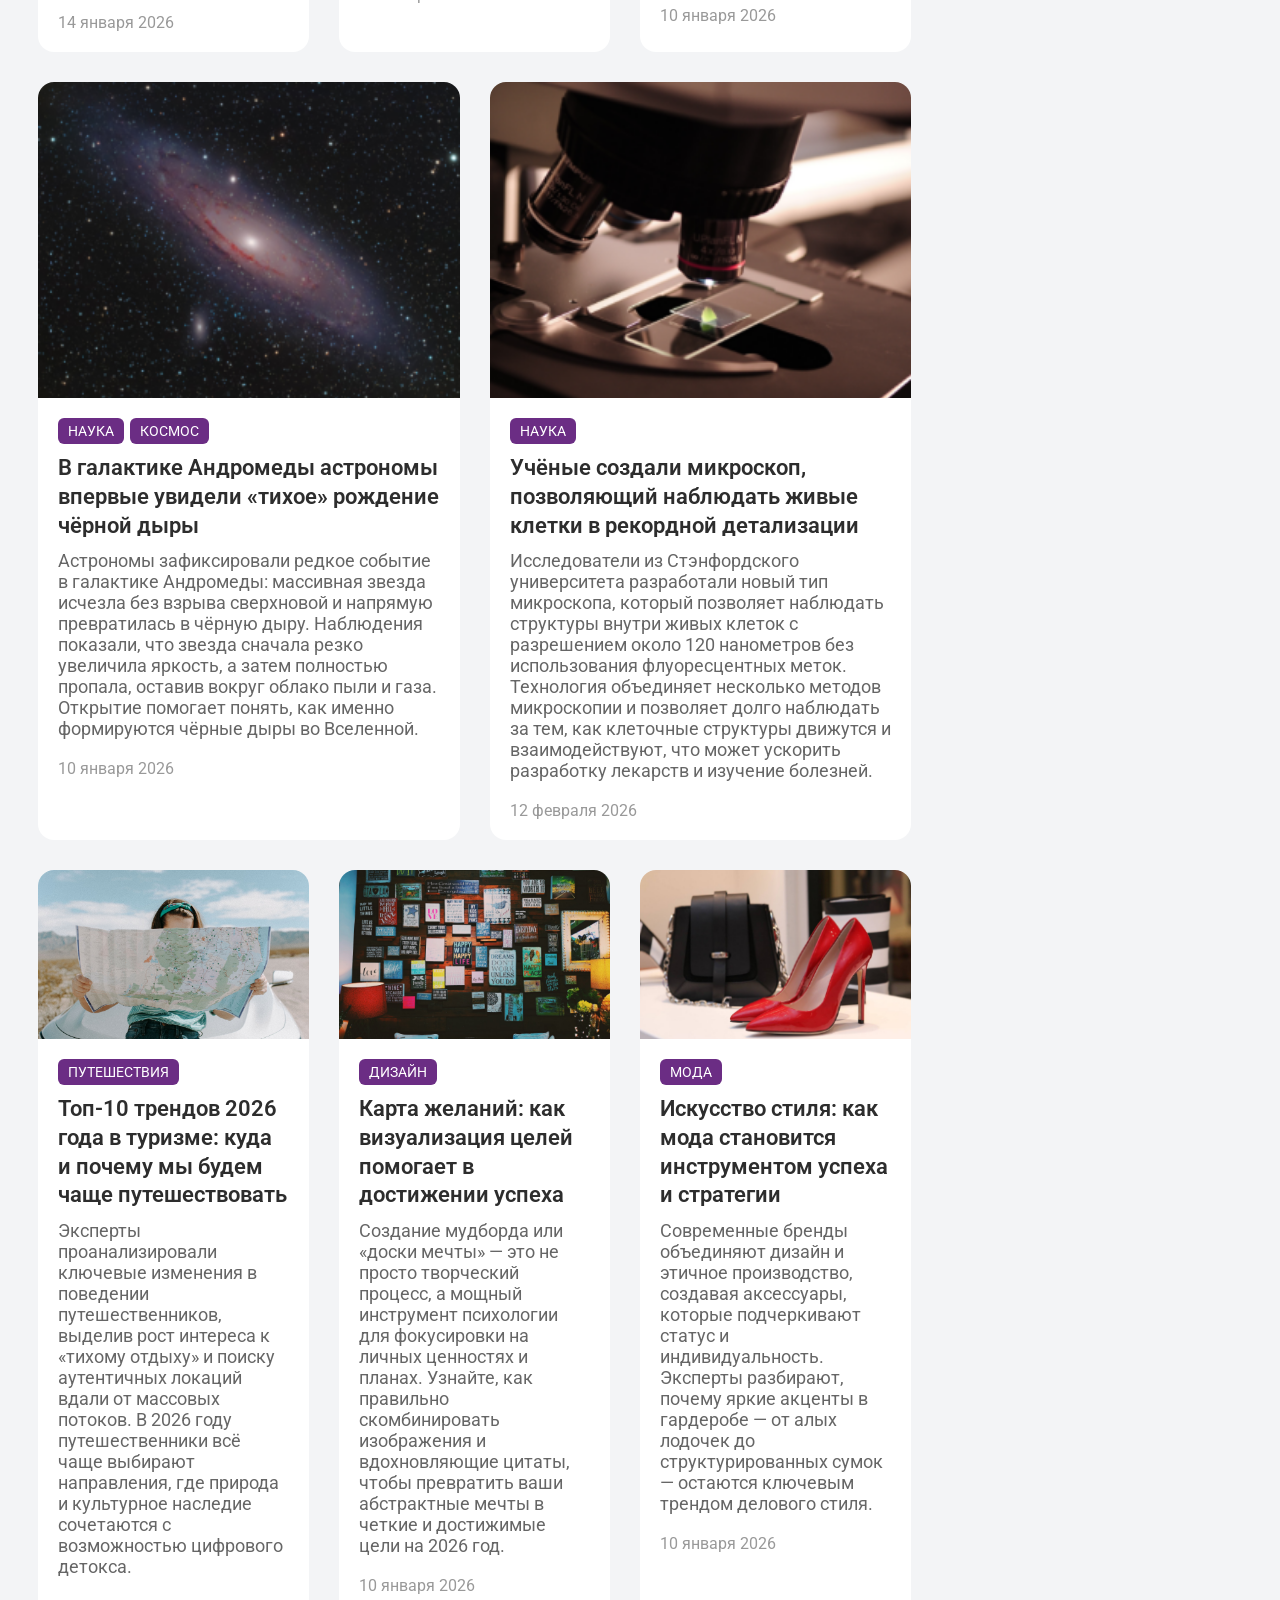
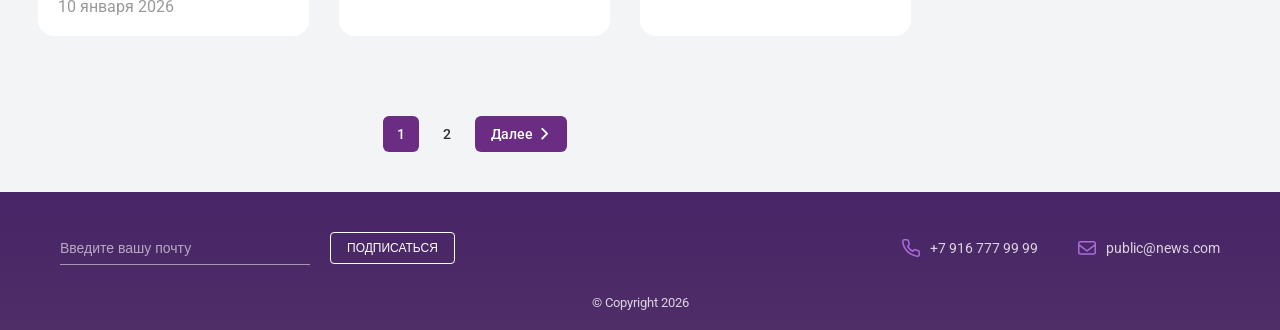
==== commit 323ef088: "правка шрифта, подключение roboto" ====
--- a/index.html
+++ b/index.html
@@ -3,6 +3,12 @@
   <head>
     <meta charset="UTF-8" />
     <meta name="viewport" content="width=device-width, initial-scale=1.0" />
+    <link rel="preconnect" href="https://fonts.googleapis.com" />
+    <link rel="preconnect" href="https://fonts.gstatic.com" crossorigin />
+    <link
+      href="https://fonts.googleapis.com/css2?family=Playfair+Display:wght@400;700&family=Roboto:wght@400;500;700&display=swap"
+      rel="stylesheet"
+    />
     <link rel="stylesheet" href="./main.css" />
     <title>Public News</title>
   </head>
--- a/main.css
+++ b/main.css
@@ -1,3 +1,5 @@
+@import url("https://fonts.googleapis.com/css2?family=Playfair+Display:wght@400;700&family=Roboto:wght@400;500;700&display=swap");
+
 :root {
   --text-color-dark: #2d2d2d;
   --text-color-grey: #666;
@@ -19,9 +21,9 @@
 }
 
 body {
-  font-family: "Inter", sans-serif;
+  font-family: "Roboto", sans-serif;
   background: var(--main-bg);
-  color: #2d2d2d;
+  color: var(--text-color-dark);
   min-height: 100vh;
   display: flex;
   flex-direction: column;
@@ -30,13 +32,14 @@
 .container {
   max-width: 1400px;
   margin: 40px auto;
+  padding: 0 20px;
 }
 
 .cards-container {
   display: grid;
   grid-template-columns: 3fr 1fr;
   gap: 40px;
-  padding: 0 40px;
+  padding: 0 clamp(16px, 3vw, 40px);
 }
 
 /* ШАПКА */
@@ -53,7 +56,7 @@
   display: flex;
   align-items: center;
   justify-content: flex-end;
-  padding: 0 60px;
+  padding: 0 clamp(16px, 4vw, 60px);
 }
 
 .social-networks {
@@ -89,7 +92,7 @@
 
 header {
   background: #ffffff;
-  padding: 20px 60px;
+  padding: 20px clamp(16px, 4vw, 60px);
   display: flex;
   align-items: center;
   justify-content: space-between;
@@ -193,7 +196,7 @@
 /* КАРТОЧКИ */
 .cards {
   display: grid;
-  grid-template-columns: repeat(6, 160px);
+  grid-template-columns: repeat(6, 1fr);
   gap: 30px;
 }
 
@@ -300,7 +303,10 @@
 }
 
 .card-link span {
-  font-size: 25px;
+  font-size: 16px;
+  line-height: 1;
+  position: relative;
+  top: -1px;
 }
 
 .card:hover .card-link {
@@ -375,7 +381,7 @@
 
 /* САЙДБАР */
 .sidebar {
-  width: 320px;
+  min-width: 0;
   display: flex;
   flex-direction: column;
   gap: 40px;
@@ -630,3 +636,188 @@
   font-size: 13px;
   opacity: 0.8;
 }
+
+/* Планшет — до 1280px */
+@media (max-width: 1280px) {
+  .logo {
+    font-size: 28px;
+  }
+
+  nav {
+    gap: 20px;
+  }
+}
+
+/* Планшет — до 1024px */
+@media (max-width: 1024px) {
+  .logo {
+    font-size: 24px;
+  }
+
+  nav {
+    gap: 14px;
+  }
+
+  .cards-container {
+    grid-template-columns: 1fr;
+    padding: 0 20px;
+  }
+
+  .sidebar {
+    order: -1;
+    width: 100%;
+    display: grid;
+    grid-template-columns: 1fr 1fr;
+    gap: 24px;
+  }
+
+  .sidebar-search-block {
+    grid-column: 1 / -1;
+    order: -1;
+    padding: 0;
+  }
+
+  .sidebar-video-card {
+    display: none;
+  }
+
+  .cards {
+    grid-template-columns: repeat(2, 1fr);
+    gap: 20px;
+  }
+
+  .card,
+  .card:nth-child(1),
+  .card:nth-child(2),
+  .card:nth-child(6),
+  .card:nth-child(7) {
+    grid-column: span 1;
+  }
+
+  .card img,
+  .card:nth-child(1) img,
+  .card:nth-child(2) img,
+  .card:nth-child(6) img,
+  .card:nth-child(7) img {
+    aspect-ratio: 16 / 10;
+  }
+
+  .card h3 {
+    font-size: 18px;
+  }
+
+  .card p {
+    font-size: 15px;
+  }
+
+  .pagination {
+    grid-column: 1 / -1;
+  }
+
+  .footer {
+    padding: 32px 24px 16px;
+  }
+
+  .footer-content {
+    gap: 24px;
+  }
+}
+
+/* Мобильный — до 640px */
+@media (max-width: 640px) {
+  .topbar {
+    padding: 0 16px;
+    justify-content: center;
+  }
+
+  header {
+    padding: 14px 16px;
+    flex-wrap: wrap;
+    gap: 12px;
+  }
+
+  .logo {
+    font-size: 22px;
+  }
+
+  nav {
+    gap: 12px;
+    font-size: 14px;
+  }
+
+  .btn-login {
+    padding: 8px 14px;
+    font-size: 13px;
+  }
+
+  .cards-container {
+    padding: 0 12px;
+    margin: 24px auto;
+  }
+
+  .cards {
+    grid-template-columns: 1fr;
+    gap: 16px;
+  }
+
+  .card h3 {
+    font-size: 16px;
+  }
+
+  .card p {
+    font-size: 14px;
+  }
+
+  .card-link {
+    opacity: 1;
+  }
+
+  .sidebar {
+    grid-template-columns: 1fr;
+  }
+
+  .sidebar-video-card {
+    grid-column: auto;
+  }
+
+  .footer {
+    padding: 28px 16px 16px;
+  }
+
+  .footer-content {
+    flex-direction: column;
+    align-items: flex-start;
+    gap: 20px;
+  }
+
+  .footer-subscribe-form {
+    width: 100%;
+    flex-direction: column;
+    align-items: flex-start;
+    gap: 12px;
+  }
+
+  .footer__input-email {
+    width: 100%;
+  }
+
+  .footer-contacts {
+    flex-direction: column;
+    align-items: flex-start;
+    gap: 12px;
+  }
+}
+
+@media (max-width: 640px) {
+  .logo {
+    margin: 0 auto;
+  }
+
+  nav {
+    width: 100%;
+  }
+
+  .btn-login {
+    margin-left: auto;
+  }
+}
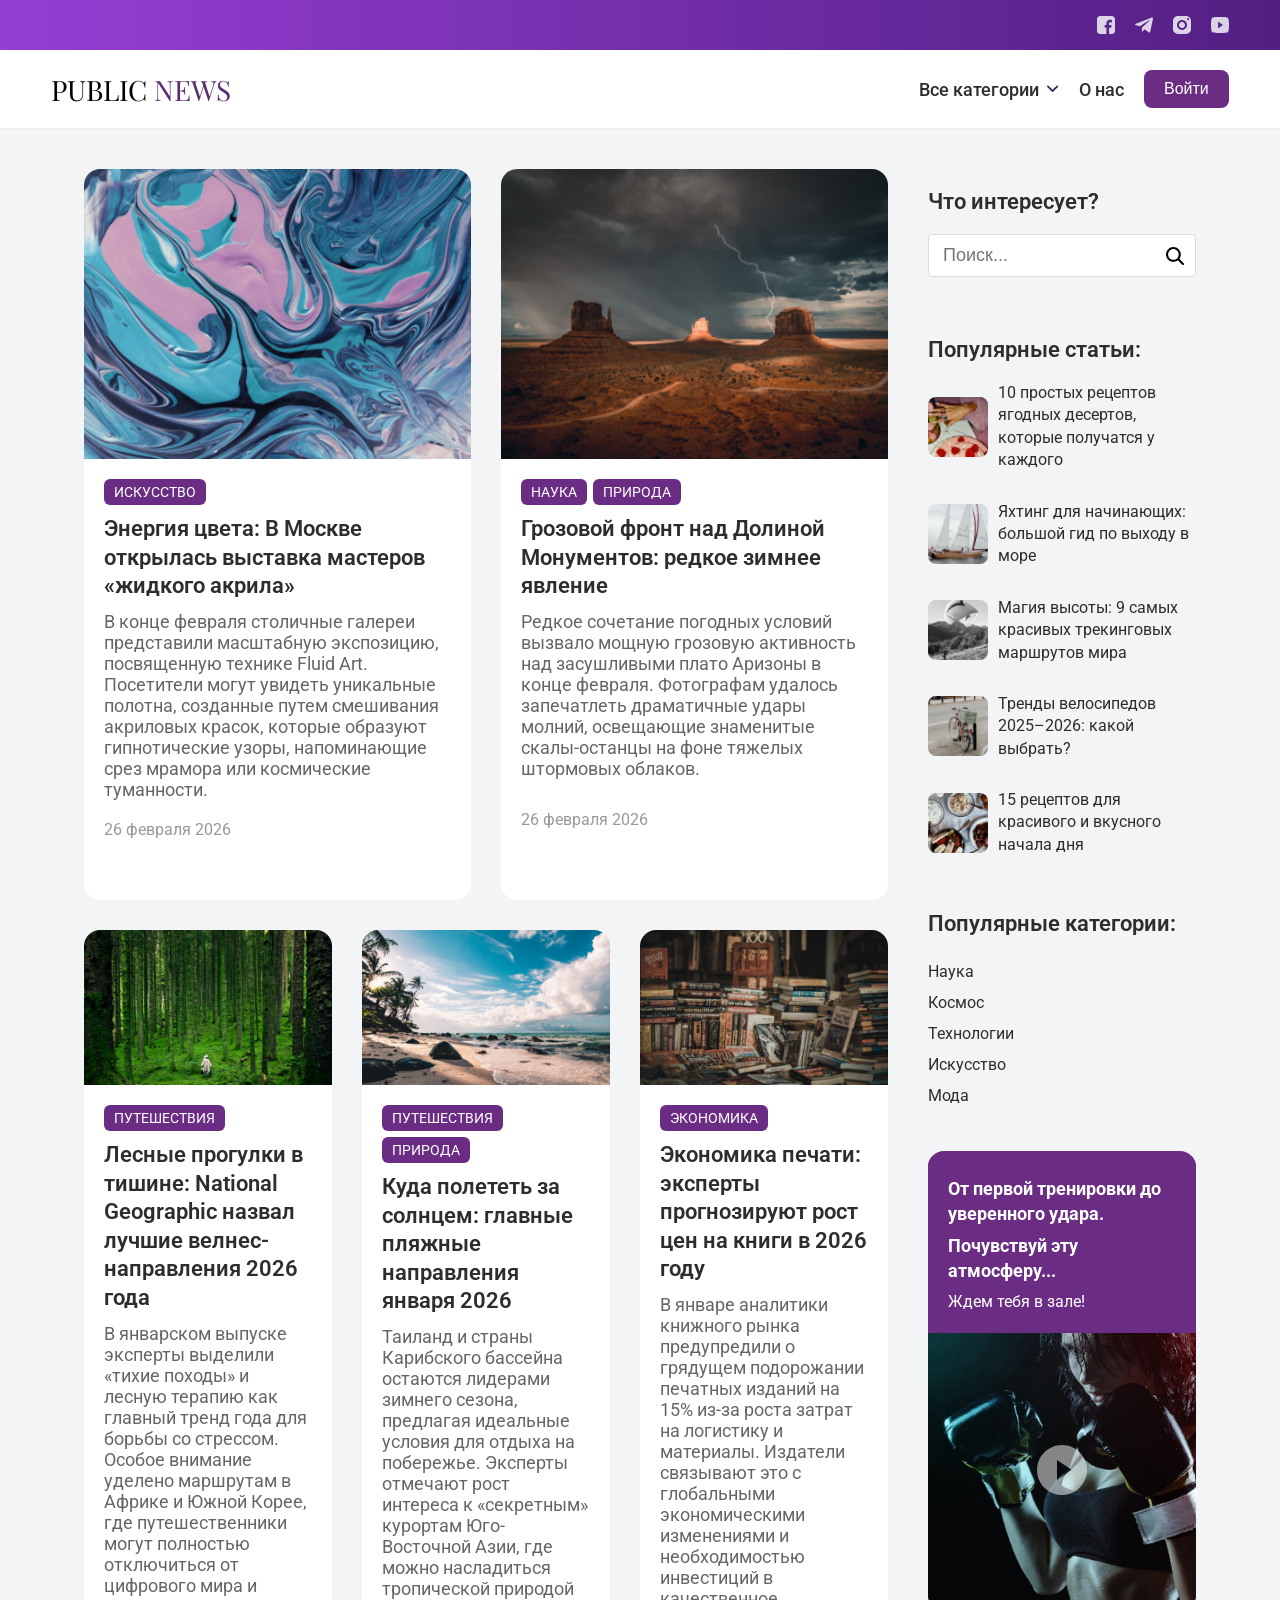
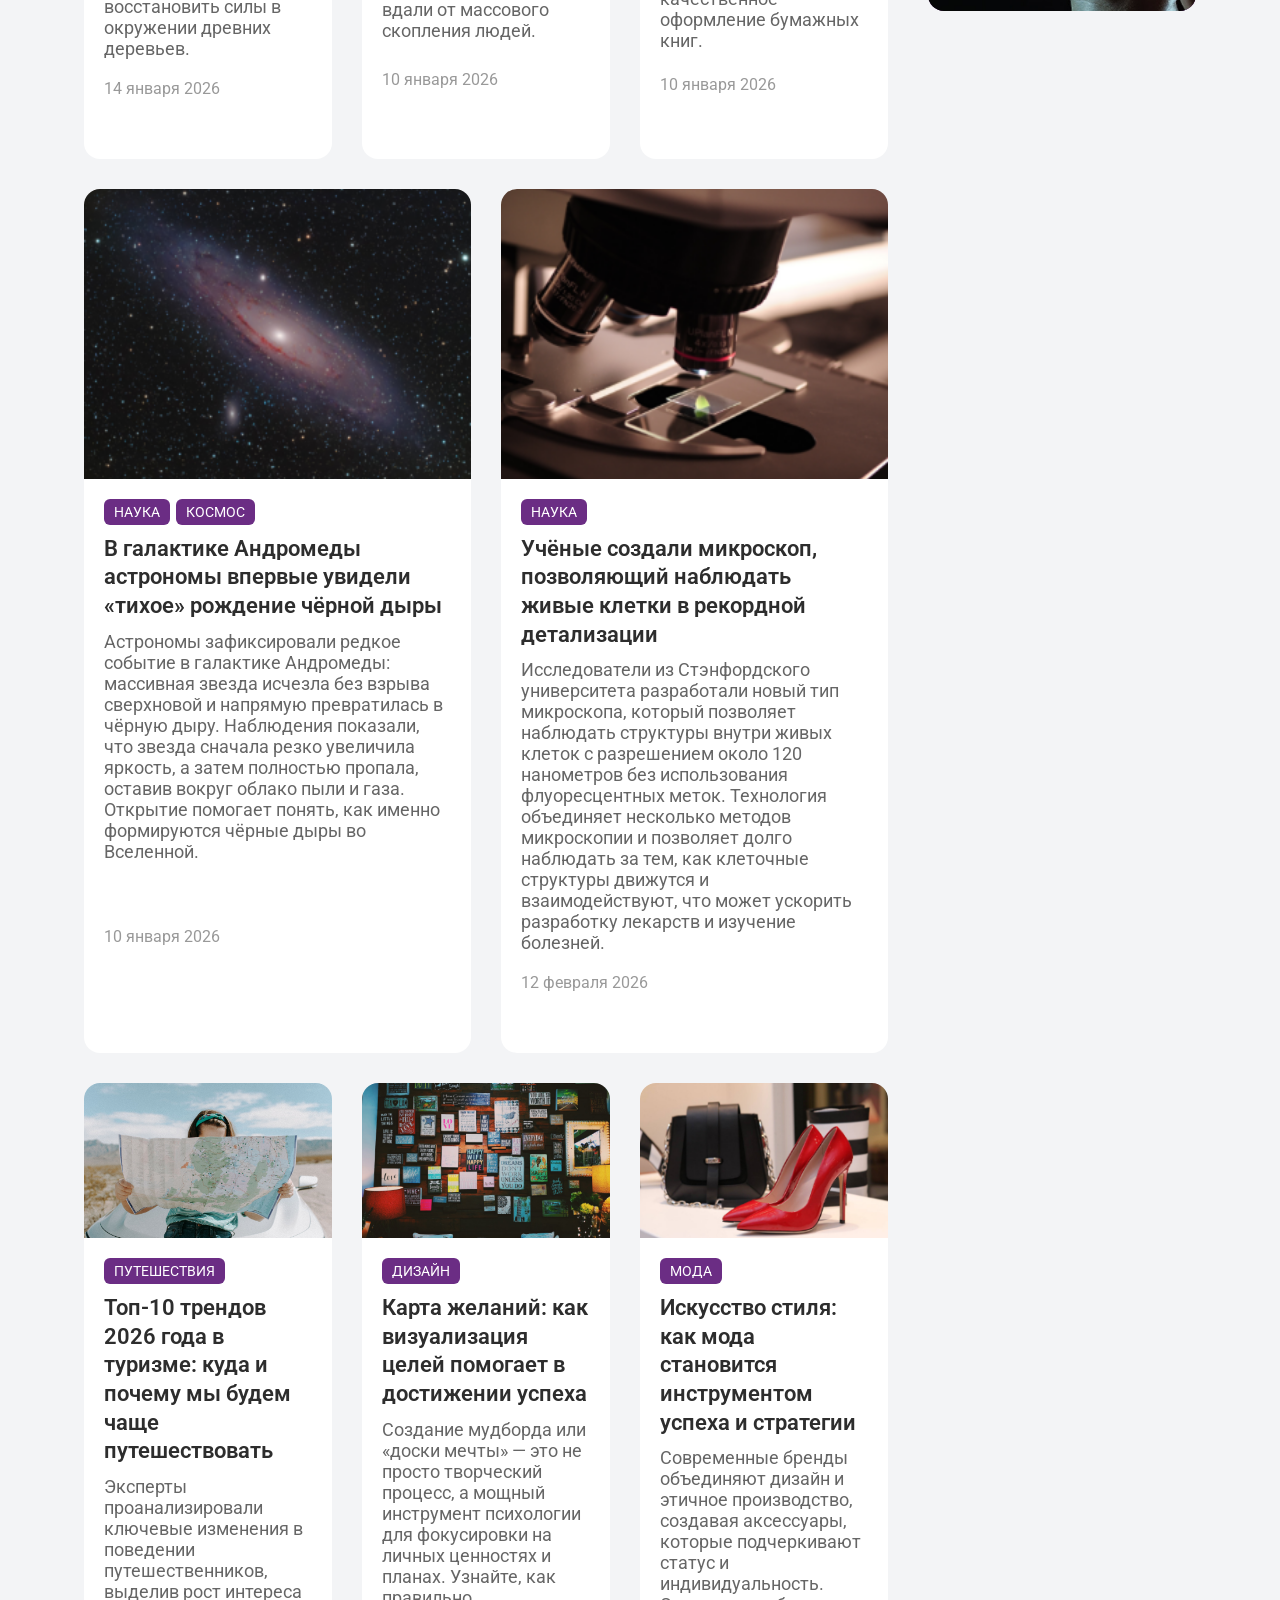
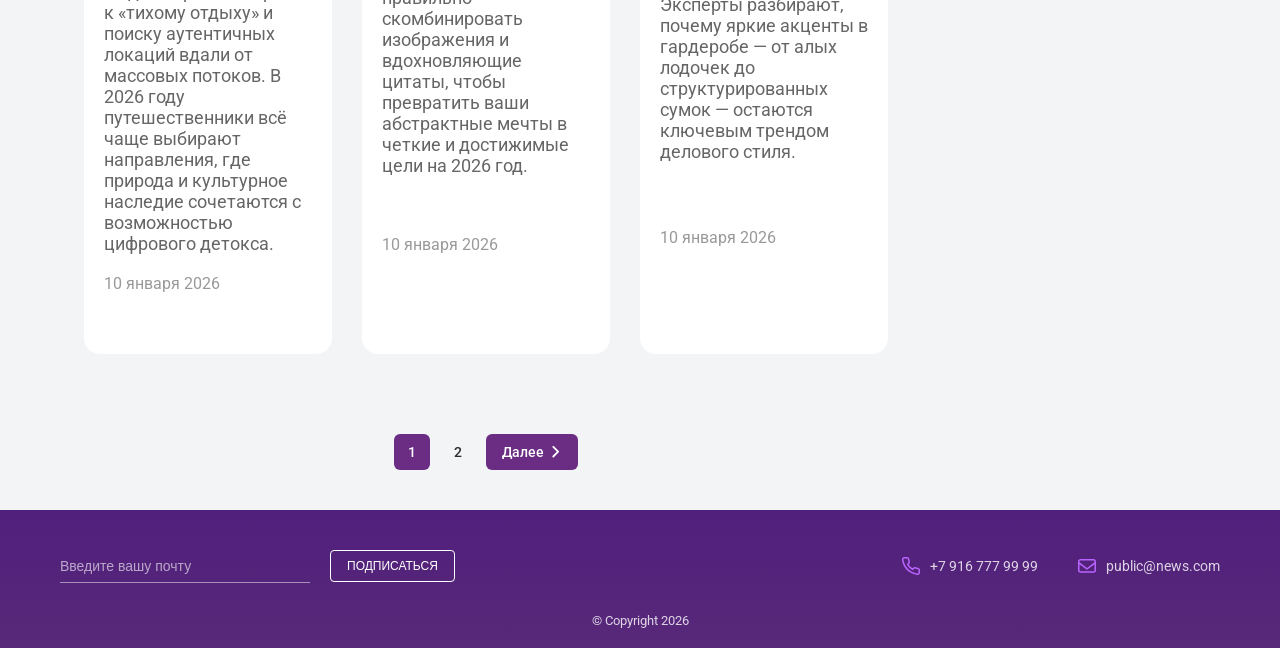
==== commit be9bc3bc: "правки" ====
--- a/index.html
+++ b/index.html
@@ -22,16 +22,19 @@
               <img src="./assets/icons/icon-facebook.svg" alt="facebook" />
             </a>
           </div>
+
           <div class="social-media">
             <a class="social-media-link" href="">
               <img src="./assets/icons/icon-telegram.svg" alt="telegram" />
             </a>
           </div>
+
           <div class="social-media">
             <a class="social-media-link" href="">
               <img src="./assets/icons/icon-instagram.svg" alt="instagram" />
             </a>
           </div>
+
           <div class="social-media">
             <a class="social-media-link" href="">
               <img src="./assets/icons/icon-youtube.svg" alt="youtube" />
@@ -44,6 +47,7 @@
         <div class="logo">
           <a href="index.html">PUBLIC <span>NEWS</span></a>
         </div>
+
         <nav>
           <div class="dropdown">
             <div class="dropdown-toggle">
@@ -53,6 +57,7 @@
                 class="dropdown-arrow"
               />
             </div>
+
             <div class="dropdown-menu">
               <a href="#" class="dropdown-menu-categorie">Наука</a>
               <a href="#" class="dropdown-menu-categorie">Политика</a>
@@ -91,14 +96,14 @@
             </p>
 
             <div class="date">26 февраля 2026</div>
-          </div>
-
-          <a
-            href="https://synchronize.ru/contemporary_seven"
-            target="_blank"
-            class="card-link"
-            >Подробнее <span>→</span></a
-          >
+
+            <a
+              href="https://synchronize.ru/contemporary_seven"
+              target="_blank"
+              class="card-link"
+              >Подробнее <span>→</span></a
+            >
+          </div>
         </div>
 
         <div class="card">
@@ -122,14 +127,14 @@
             </p>
 
             <div class="date">26 февраля 2026</div>
-          </div>
-
-          <a
-            href="https://www.yahoo.com/news/stunning-images-capture-moment-lightning-slideshow-wp-152439858.html"
-            target="_blank"
-            class="card-link"
-            >Подробнее <span>→</span></a
-          >
+
+            <a
+              href="https://www.yahoo.com/news/stunning-images-capture-moment-lightning-slideshow-wp-152439858.html"
+              target="_blank"
+              class="card-link"
+              >Подробнее <span>→</span></a
+            >
+          </div>
         </div>
 
         <div class="card">
@@ -151,14 +156,14 @@
             </p>
 
             <div class="date">14 января 2026</div>
-          </div>
-
-          <a
-            href="https://www.nationalgeographic.com/travel/best-of-the-world-2026/article/best-wellness-destinations"
-            target="_blank"
-            class="card-link"
-            >Подробнее <span>→</span></a
-          >
+
+            <a
+              href="https://www.nationalgeographic.com/travel/best-of-the-world-2026/article/best-wellness-destinations"
+              target="_blank"
+              class="card-link"
+              >Подробнее <span>→</span></a
+            >
+          </div>
         </div>
 
         <div class="card">
@@ -182,14 +187,14 @@
             </p>
 
             <div class="date">10 января 2026</div>
-          </div>
-
-          <a
-            href="https://www.sunmar.ru/idei-otdykha/otdykh-yanvar/"
-            target="_blank"
-            class="card-link"
-            >Подробнее <span>→</span></a
-          >
+
+            <a
+              href="https://www.sunmar.ru/idei-otdykha/otdykh-yanvar/"
+              target="_blank"
+              class="card-link"
+              >Подробнее <span>→</span></a
+            >
+          </div>
         </div>
 
         <div class="card">
@@ -211,14 +216,14 @@
             </p>
 
             <div class="date">10 января 2026</div>
-          </div>
-
-          <a
-            href="https://saint-petersburg.ru/news/2026/1/20/40794ы"
-            target="_blank"
-            class="card-link"
-            >Подробнее <span>→</span></a
-          >
+
+            <a
+              href="https://saint-petersburg.ru/news/2026/1/20/40794ы"
+              target="_blank"
+              class="card-link"
+              >Подробнее <span>→</span></a
+            >
+          </div>
         </div>
 
         <div class="card">
@@ -244,14 +249,14 @@
             </p>
 
             <div class="date">10 января 2026</div>
-          </div>
-
-          <a
-            href="https://www.reuters.com/science/astronomers-observe-star-that-quietly-transformed-into-black-hole-2026-02-12/"
-            target="_blank"
-            class="card-link"
-            >Подробнее <span>→</span></a
-          >
+
+            <a
+              href="https://www.reuters.com/science/astronomers-observe-star-that-quietly-transformed-into-black-hole-2026-02-12/"
+              target="_blank"
+              class="card-link"
+              >Подробнее <span>→</span></a
+            >
+          </div>
         </div>
 
         <div class="card">
@@ -275,14 +280,14 @@
             </p>
 
             <div class="date">12 февраля 2026</div>
-          </div>
-
-          <a
-            href="https://phys.org/news/2026-03-kind-microscope-reveals-cells-unprecedented.html"
-            target="_blank"
-            class="card-link"
-            >Подробнее <span>→</span></a
-          >
+
+            <a
+              href="https://phys.org/news/2026-03-kind-microscope-reveals-cells-unprecedented.html"
+              target="_blank"
+              class="card-link"
+              >Подробнее <span>→</span></a
+            >
+          </div>
         </div>
 
         <div class="card">
@@ -304,18 +309,19 @@
             </p>
 
             <div class="date">10 января 2026</div>
-          </div>
-
-          <a
-            href="https://www.forbes.ru/biznes/552980-top-10-trendov-2026-goda-v-turizme-kuda-i-pocemu-my-budem-case-putesestvovat"
-            target="_blank"
-            class="card-link"
-            >Подробнее <span>→</span></a
-          >
+
+            <a
+              href="https://www.forbes.ru/biznes/552980-top-10-trendov-2026-goda-v-turizme-kuda-i-pocemu-my-budem-case-putesestvovat"
+              target="_blank"
+              class="card-link"
+              >Подробнее <span>→</span></a
+            >
+          </div>
         </div>
 
         <div class="card">
           <img src="./assets/images/img7.png" alt="" />
+
           <div class="card-content">
             <span class="tag">ДИЗАЙН</span>
 
@@ -331,14 +337,14 @@
             </p>
 
             <div class="date">10 января 2026</div>
-          </div>
-
-          <a
-            href="https://mumsatthetable.com/vision-boards/"
-            target="_blank"
-            class="card-link"
-            >Подробнее <span>→</span></a
-          >
+
+            <a
+              href="https://mumsatthetable.com/vision-boards/"
+              target="_blank"
+              class="card-link"
+              >Подробнее <span>→</span></a
+            >
+          </div>
         </div>
 
         <div class="card">
@@ -360,14 +366,14 @@
             </p>
 
             <div class="date">10 января 2026</div>
-          </div>
-
-          <a
-            href="https://www.hiltonbairdcollections.co.uk/success-stories/when-silence-meets-strategy-a-recovery-story-told-in-16-days-case-study/"
-            target="_blank"
-            class="card-link"
-            >Подробнее <span>→</span></a
-          >
+
+            <a
+              href="https://www.hiltonbairdcollections.co.uk/success-stories/when-silence-meets-strategy-a-recovery-story-told-in-16-days-case-study/"
+              target="_blank"
+              class="card-link"
+              >Подробнее <span>→</span></a
+            >
+          </div>
         </div>
       </div>
 
--- a/main.css
+++ b/main.css
@@ -23,23 +23,22 @@
 body {
   font-family: "Roboto", sans-serif;
   background: var(--main-bg);
-  color: var(--text-color-dark);
+  color: #2d2d2d;
   min-height: 100vh;
   display: flex;
   flex-direction: column;
 }
 
 .container {
-  max-width: 1400px;
+  max-width: 90%;
   margin: 40px auto;
-  padding: 0 20px;
 }
 
 .cards-container {
   display: grid;
   grid-template-columns: 3fr 1fr;
   gap: 40px;
-  padding: 0 clamp(16px, 3vw, 40px);
+  padding: 0 clamp(16px, 3vw, 20px);
 }
 
 /* ШАПКА */
@@ -57,6 +56,7 @@
   align-items: center;
   justify-content: flex-end;
   padding: 0 clamp(16px, 4vw, 60px);
+  filter: saturate(150%);
 }
 
 .social-networks {
@@ -118,6 +118,7 @@
   align-items: center;
   gap: 30px;
   font-weight: 500;
+  font-size: 18px;
 }
 
 .about-us__link {
@@ -185,6 +186,7 @@
   border: none;
   border-radius: 8px;
   color: white;
+  font-size: 16px;
   cursor: pointer;
   transition: all 0.5s ease;
 }
@@ -245,6 +247,7 @@
   display: flex;
   flex-direction: column;
   gap: 10px;
+  flex: 1;
 }
 
 .tags-list {
@@ -280,24 +283,20 @@
 .date {
   font-size: 16px;
   color: #999;
-  margin-top: 10px;
+  margin-top: auto;
+  padding-top: 10px;
 }
 
 .card-link {
-  position: absolute;
-  right: 15px;
-  bottom: 9px;
-
-  display: flex;
+  display: inline-flex;
   align-items: center;
   gap: 5px;
-
-  padding: 6px 12px;
-
+  align-self: flex-end;
+  margin-top: auto;
+  padding: 6px 0;
   color: var(--text-color-grey);
   font-size: 16px;
   text-decoration: none;
-
   opacity: 0;
   transition: all 0.3s ease;
 }
@@ -546,10 +545,11 @@
 
 /* ПОДВАЛ */
 .footer {
+  padding: 40px 60px 20px;
+  margin-top: auto;
   background: linear-gradient(0deg, #4f2d67, #472567);
   color: #ffffff;
-  padding: 40px 60px 20px;
-  margin-top: auto;
+  filter: saturate(140%);
 }
 
 .footer-content {
@@ -737,15 +737,18 @@
   }
 
   .logo {
+    margin: 0 auto;
     font-size: 22px;
   }
 
   nav {
+    width: 100%;
     gap: 12px;
-    font-size: 14px;
+    font-size: 16px;
   }
 
   .btn-login {
+    margin-left: auto;
     padding: 8px 14px;
     font-size: 13px;
   }
@@ -807,17 +810,3 @@
     gap: 12px;
   }
 }
-
-@media (max-width: 640px) {
-  .logo {
-    margin: 0 auto;
-  }
-
-  nav {
-    width: 100%;
-  }
-
-  .btn-login {
-    margin-left: auto;
-  }
-}
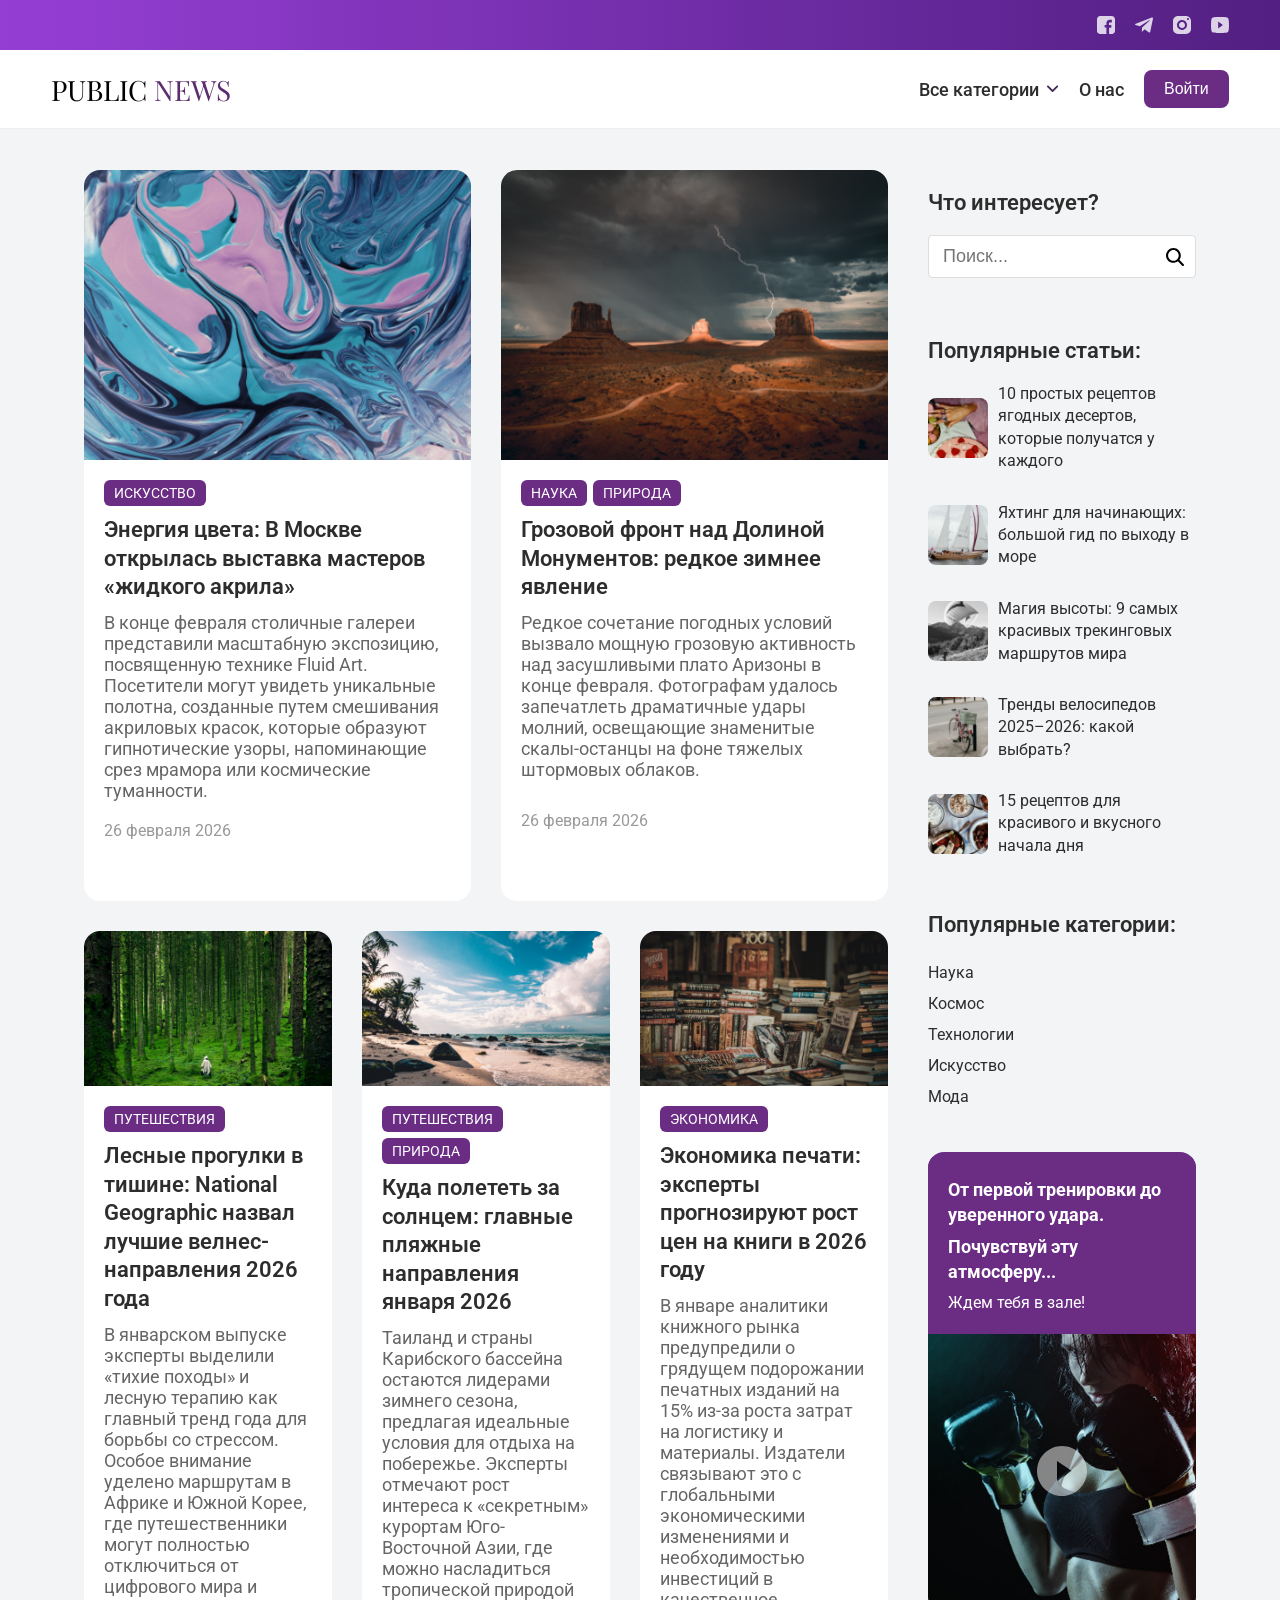
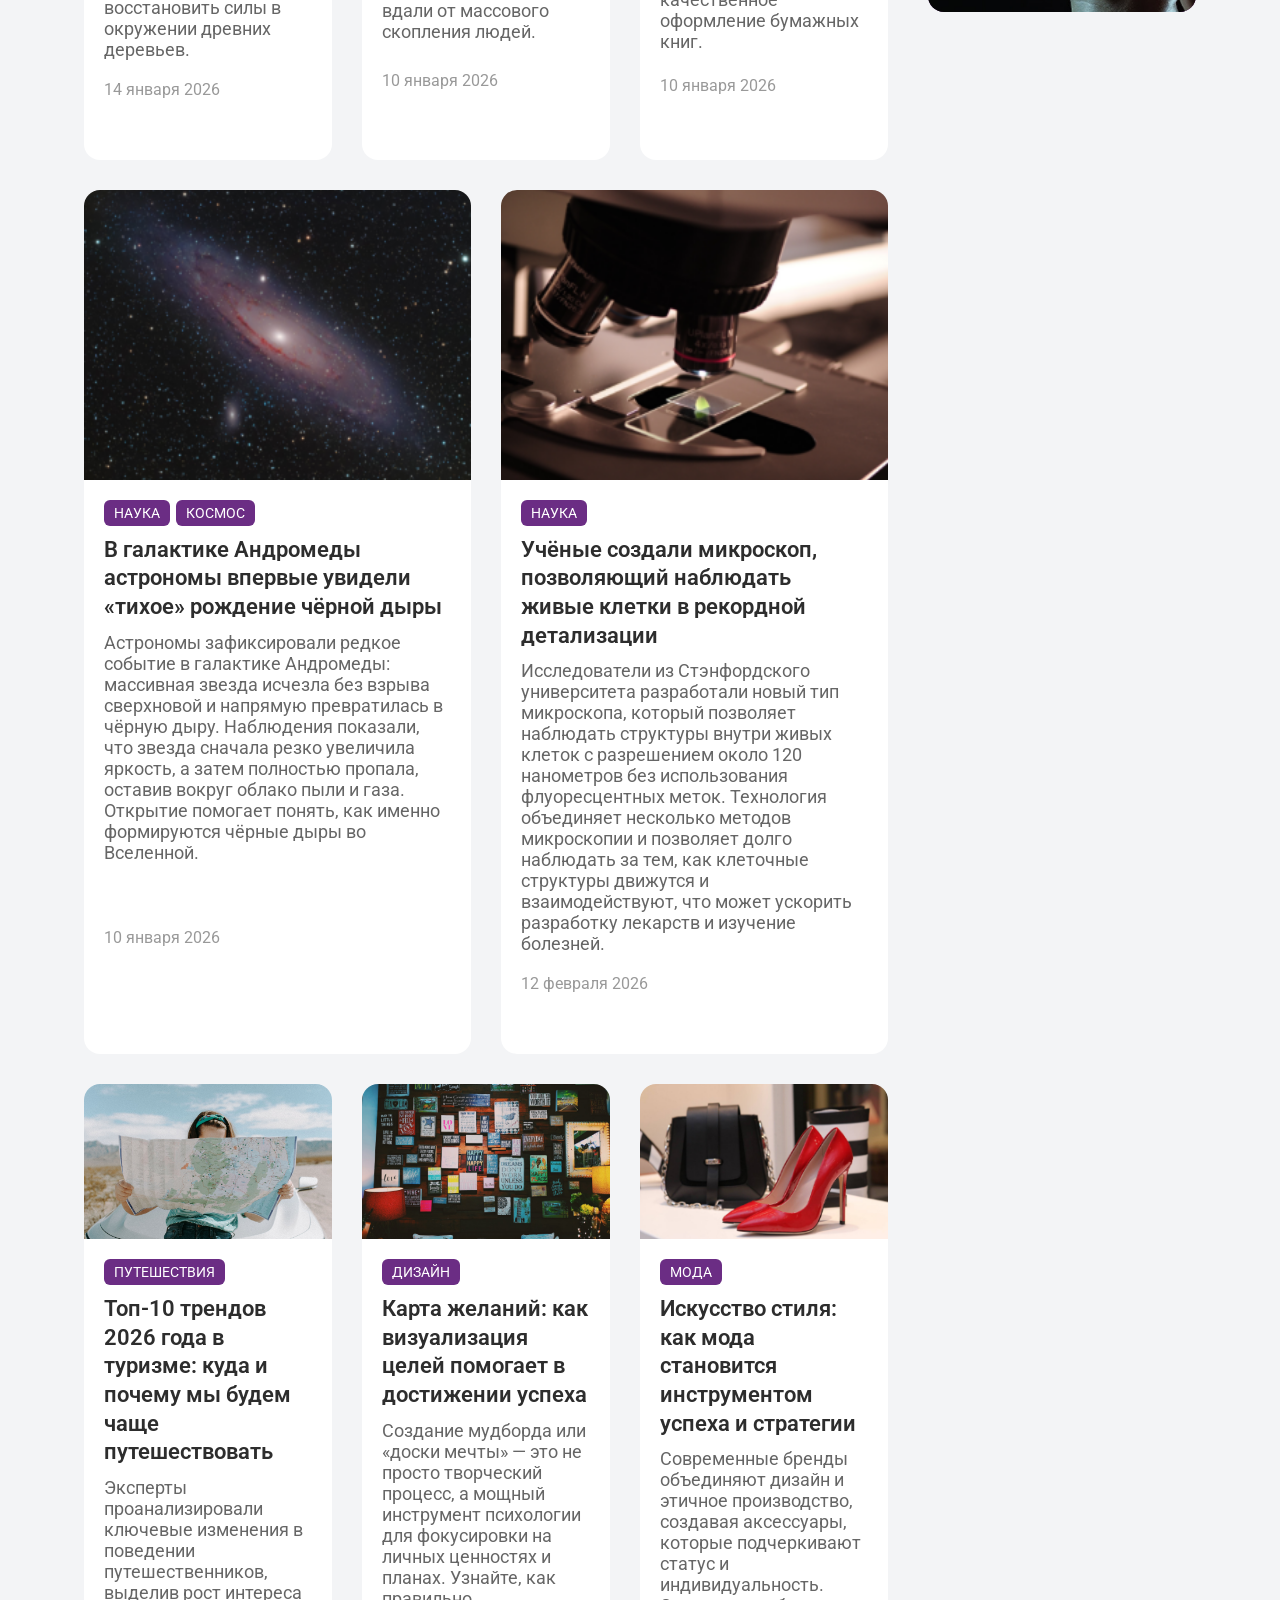
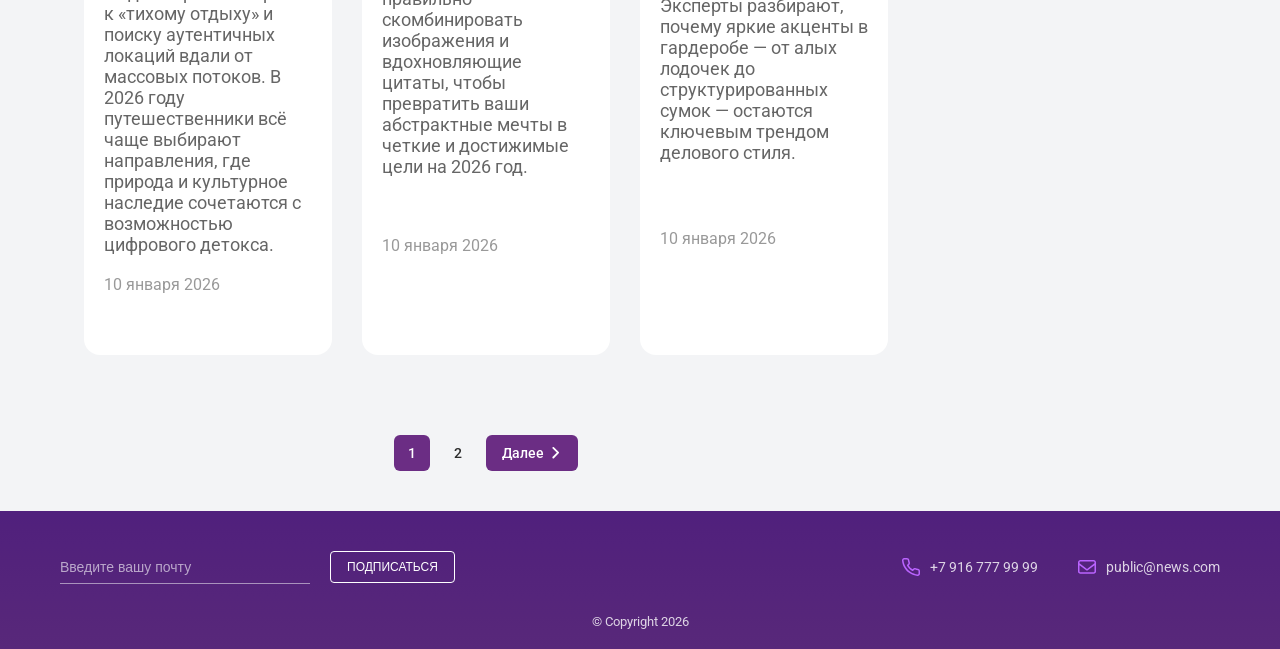
==== commit 593c8313: "фикс бага попытка 3" ====
--- a/index.html
+++ b/index.html
@@ -2,7 +2,10 @@
 <html lang="ru">
   <head>
     <meta charset="UTF-8" />
-    <meta name="viewport" content="width=device-width, initial-scale=1.0" />
+    <meta
+      name="viewport"
+      content="width=device-width, initial-scale=1.0 viewport-fit=cover"
+    />
     <link rel="preconnect" href="https://fonts.googleapis.com" />
     <link rel="preconnect" href="https://fonts.gstatic.com" crossorigin />
     <link
--- a/main.css
+++ b/main.css
@@ -21,12 +21,16 @@
 }
 
 body {
+  min-height: 100vh;
+  min-height: 100dvh;
+  padding-top: 130px;
+
+  display: flex;
+  flex-direction: column;
+
   font-family: "Roboto", sans-serif;
   background: var(--main-bg);
   color: #2d2d2d;
-  min-height: 100vh;
-  display: flex;
-  flex-direction: column;
 }
 
 .container {
@@ -43,8 +47,10 @@
 
 /* ШАПКА */
 .header-wrapper {
-  position: sticky;
+  padding-top: env(safe-area-inset-top);
+  position: fixed;
   top: 0;
+  left: 0;
   z-index: 1000;
   width: 100%;
 }
@@ -755,7 +761,7 @@
 
   .cards-container {
     padding: 0 12px;
-    margin: 24px auto;
+    margin: 50px auto 24px;
   }
 
   .cards {
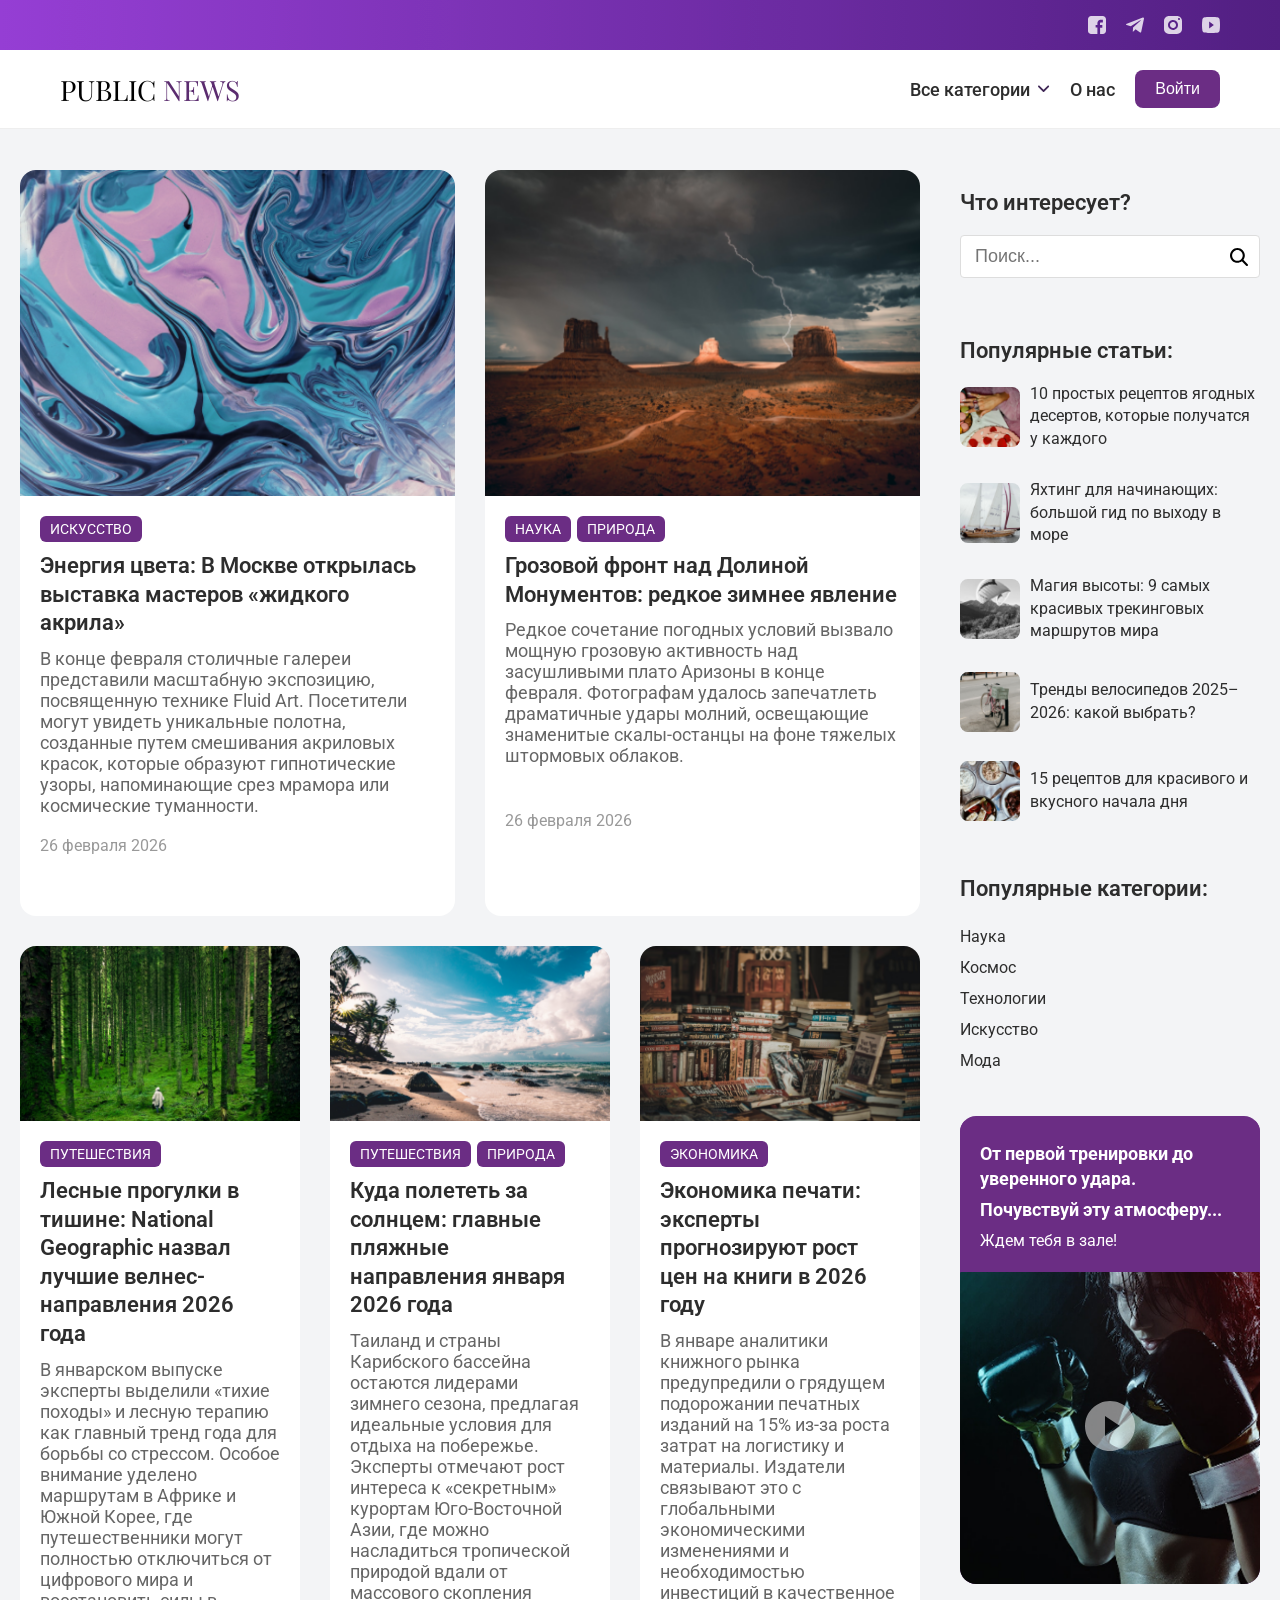
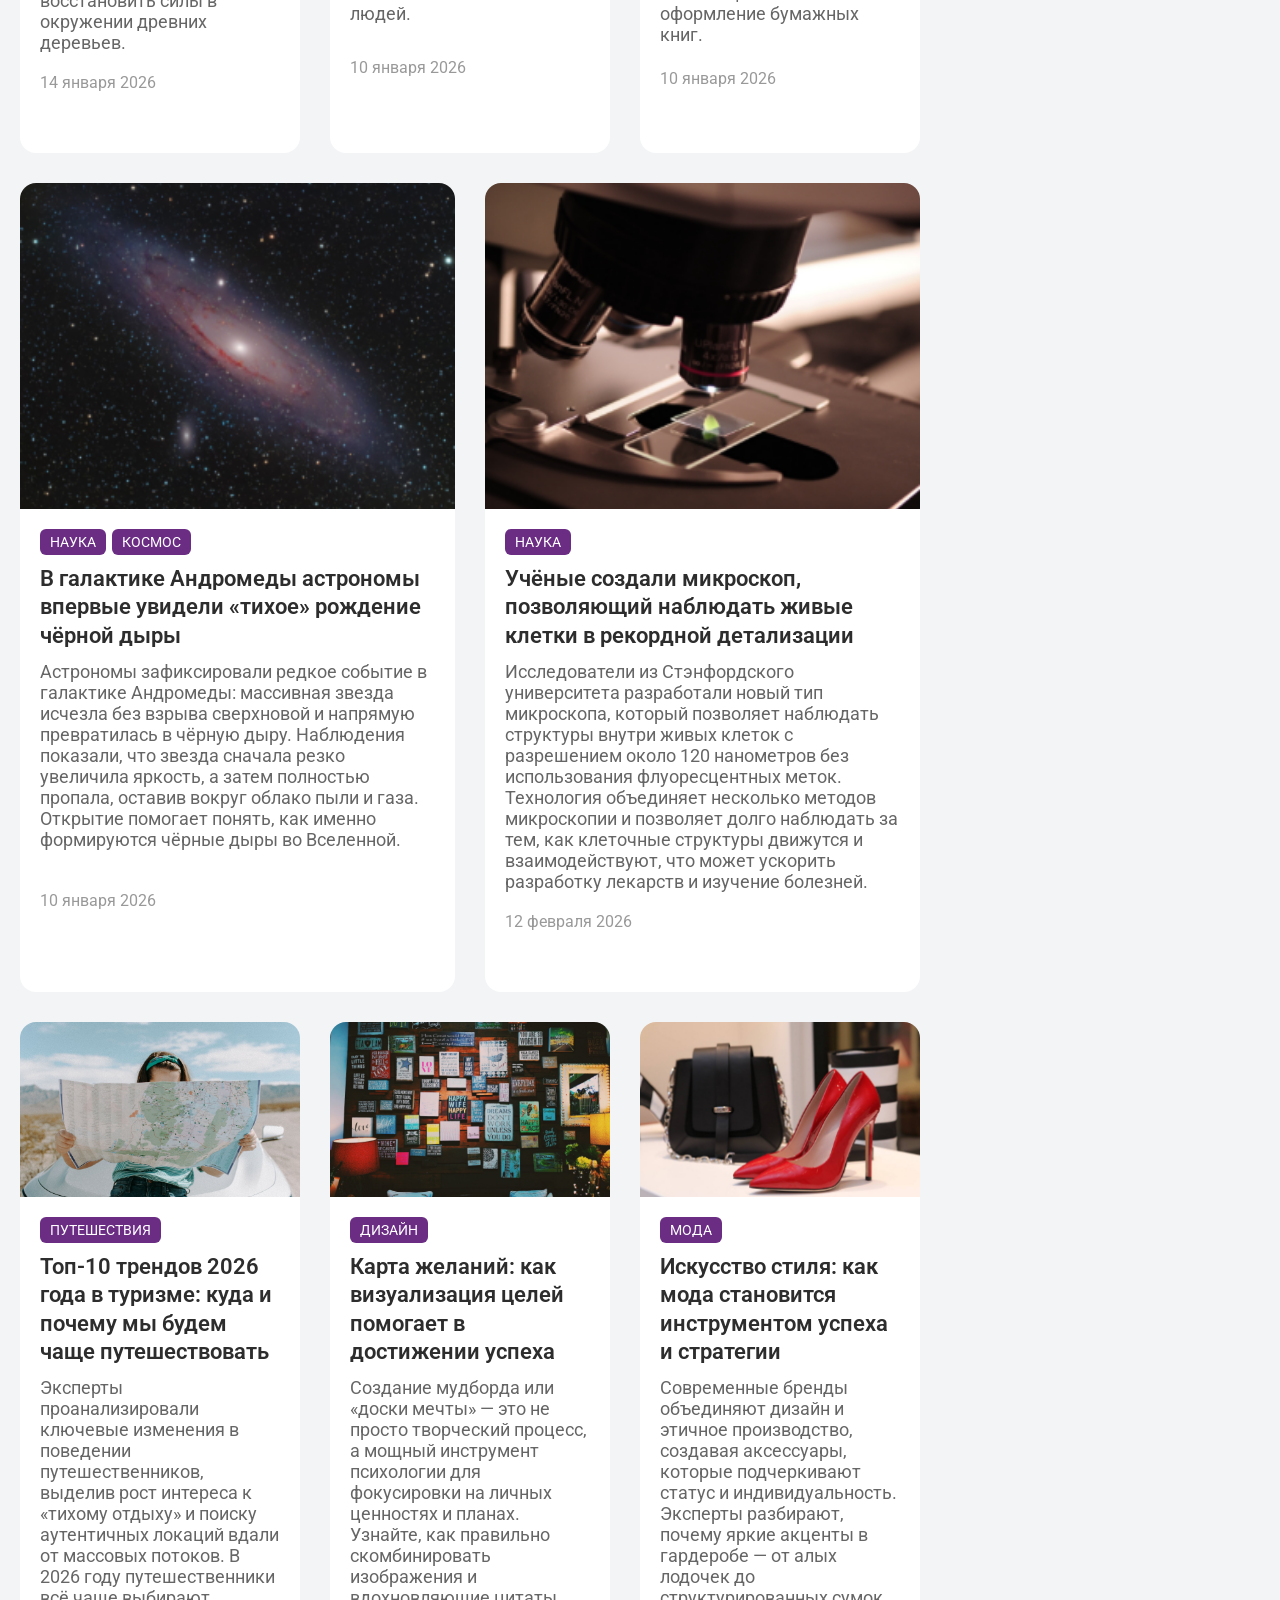
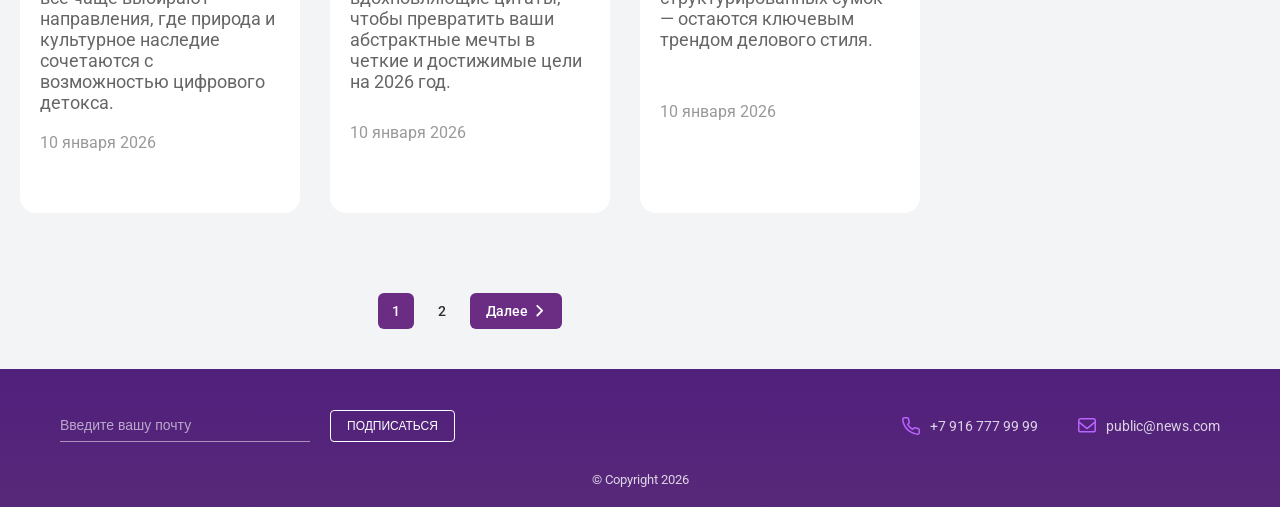
==== commit 4a37c0d2: "улучшение доступности, правки" ====
--- a/index.html
+++ b/index.html
@@ -21,25 +21,25 @@
       <div class="topbar">
         <div class="social-networks">
           <div class="social-media">
-            <a class="social-media-link" href="">
+            <a class="social-media-link" href="#">
               <img src="./assets/icons/icon-facebook.svg" alt="facebook" />
             </a>
           </div>
 
           <div class="social-media">
-            <a class="social-media-link" href="">
+            <a class="social-media-link" href="#">
               <img src="./assets/icons/icon-telegram.svg" alt="telegram" />
             </a>
           </div>
 
           <div class="social-media">
-            <a class="social-media-link" href="">
+            <a class="social-media-link" href="#">
               <img src="./assets/icons/icon-instagram.svg" alt="instagram" />
             </a>
           </div>
 
           <div class="social-media">
-            <a class="social-media-link" href="">
+            <a class="social-media-link" href="#">
               <img src="./assets/icons/icon-youtube.svg" alt="youtube" />
             </a>
           </div>
@@ -81,7 +81,10 @@
     <div class="container cards-container">
       <div class="cards">
         <div class="card">
-          <img src="./assets/images/img1.png" alt="" />
+          <img
+            src="./assets/images/img1.png"
+            alt="Выставка жидкого акрила в московской галерее"
+          />
 
           <div class="card-content">
             <span class="tag">ИСКУССТВО</span>
@@ -104,13 +107,17 @@
               href="https://synchronize.ru/contemporary_seven"
               target="_blank"
               class="card-link"
-              >Подробнее <span>→</span></a
-            >
-          </div>
-        </div>
-
-        <div class="card">
-          <img src="./assets/images/img2.png" alt="" />
+              aria-label="Подробнее о выставке жидкого акрила"
+              >Подробнее <span aria-hidden="true">→</span></a
+            >
+          </div>
+        </div>
+
+        <div class="card">
+          <img
+            src="./assets/images/img2.png"
+            alt="Грозовой фронт над Долиной Монументов"
+          />
 
           <div class="card-content">
             <div class="tags-list">
@@ -135,13 +142,14 @@
               href="https://www.yahoo.com/news/stunning-images-capture-moment-lightning-slideshow-wp-152439858.html"
               target="_blank"
               class="card-link"
-              >Подробнее <span>→</span></a
-            >
-          </div>
-        </div>
-
-        <div class="card">
-          <img src="./assets/images/img3.png" alt="" />
+              aria-label="Подробнее о погодном явлении в Долине Монументов"
+              >Подробнее <span aria-hidden="true">→</span></a
+            >
+          </div>
+        </div>
+
+        <div class="card">
+          <img src="./assets/images/img3.png" alt="Прогулка в лесу" />
 
           <div class="card-content">
             <span class="tag">ПУТЕШЕСТВИЯ</span>
@@ -164,13 +172,14 @@
               href="https://www.nationalgeographic.com/travel/best-of-the-world-2026/article/best-wellness-destinations"
               target="_blank"
               class="card-link"
-              >Подробнее <span>→</span></a
-            >
-          </div>
-        </div>
-
-        <div class="card">
-          <img src="./assets/images/img4.png" alt="" />
+              aria-label="Подробнее о лучших велнес-направлениях 2026 года"
+              >Подробнее <span aria-hidden="true">→</span></a
+            >
+          </div>
+        </div>
+
+        <div class="card">
+          <img src="./assets/images/img4.png" alt="Песчаный пляж" />
 
           <div class="card-content">
             <div class="tags-list">
@@ -180,6 +189,7 @@
 
             <h3>
               Куда полететь за солнцем: главные пляжные направления января 2026
+              года
             </h3>
             <p>
               Таиланд и страны Карибского бассейна остаются лидерами зимнего
@@ -195,13 +205,14 @@
               href="https://www.sunmar.ru/idei-otdykha/otdykh-yanvar/"
               target="_blank"
               class="card-link"
-              >Подробнее <span>→</span></a
-            >
-          </div>
-        </div>
-
-        <div class="card">
-          <img src="./assets/images/img5.png" alt="" />
+              aria-label="Подробнее о главных пляжных направлениях января"
+              >Подробнее <span aria-hidden="true">→</span></a
+            >
+          </div>
+        </div>
+
+        <div class="card">
+          <img src="./assets/images/img5.png" alt="Книги" />
 
           <div class="card-content">
             <span class="tag">ЭКОНОМИКА</span>
@@ -224,13 +235,14 @@
               href="https://saint-petersburg.ru/news/2026/1/20/40794ы"
               target="_blank"
               class="card-link"
-              >Подробнее <span>→</span></a
-            >
-          </div>
-        </div>
-
-        <div class="card">
-          <img src="./assets/images/img9.png" alt="" />
+              aria-label="Подробнее о прогнозе экспертов"
+              >Подробнее <span aria-hidden="true">→</span></a
+            >
+          </div>
+        </div>
+
+        <div class="card">
+          <img src="./assets/images/img9.png" alt="Галактика Андромеды" />
 
           <div class="card-content">
             <div class="tags-list">
@@ -257,13 +269,14 @@
               href="https://www.reuters.com/science/astronomers-observe-star-that-quietly-transformed-into-black-hole-2026-02-12/"
               target="_blank"
               class="card-link"
-              >Подробнее <span>→</span></a
-            >
-          </div>
-        </div>
-
-        <div class="card">
-          <img src="./assets/images/img8.png" alt="" />
+              aria-label="Подробнее о редком явлении"
+              >Подробнее <span aria-hidden="true">→</span></a
+            >
+          </div>
+        </div>
+
+        <div class="card">
+          <img src="./assets/images/img8.png" alt="Микроскоп" />
 
           <div class="card-content">
             <span class="tag">НАУКА</span>
@@ -288,13 +301,14 @@
               href="https://phys.org/news/2026-03-kind-microscope-reveals-cells-unprecedented.html"
               target="_blank"
               class="card-link"
-              >Подробнее <span>→</span></a
-            >
-          </div>
-        </div>
-
-        <div class="card">
-          <img src="./assets/images/img6.png" alt="" />
+              aria-label="Подробнее о прорывной разработке"
+              >Подробнее <span aria-hidden="true">→</span></a
+            >
+          </div>
+        </div>
+
+        <div class="card">
+          <img src="./assets/images/img6.png" alt="Девушка изучает карту" />
 
           <div class="card-content">
             <span class="tag">ПУТЕШЕСТВИЯ</span>
@@ -317,13 +331,17 @@
               href="https://www.forbes.ru/biznes/552980-top-10-trendov-2026-goda-v-turizme-kuda-i-pocemu-my-budem-case-putesestvovat"
               target="_blank"
               class="card-link"
-              >Подробнее <span>→</span></a
-            >
-          </div>
-        </div>
-
-        <div class="card">
-          <img src="./assets/images/img7.png" alt="" />
+              aria-label="Подробнее о туристических трендах 2026 года"
+              >Подробнее <span aria-hidden="true">→</span></a
+            >
+          </div>
+        </div>
+
+        <div class="card">
+          <img
+            src="./assets/images/img7.png"
+            alt="Мудборд: стена с вдохновляющими плакатами"
+          />
 
           <div class="card-content">
             <span class="tag">ДИЗАЙН</span>
@@ -345,13 +363,17 @@
               href="https://mumsatthetable.com/vision-boards/"
               target="_blank"
               class="card-link"
-              >Подробнее <span>→</span></a
-            >
-          </div>
-        </div>
-
-        <div class="card">
-          <img src="./assets/images/img10.png" alt="" />
+              aria-label="Подробнее о создании мудборда"
+              >Подробнее <span aria-hidden="true">→</span></a
+            >
+          </div>
+        </div>
+
+        <div class="card">
+          <img
+            src="./assets/images/img10.png"
+            alt="Примеры брендовой одежды: сумочка и туфли"
+          />
 
           <div class="card-content">
             <span class="tag">МОДА</span>
@@ -374,7 +396,8 @@
               href="https://www.hiltonbairdcollections.co.uk/success-stories/when-silence-meets-strategy-a-recovery-story-told-in-16-days-case-study/"
               target="_blank"
               class="card-link"
-              >Подробнее <span>→</span></a
+              aria-label="Подробнее о как мода становится инструментом успеха и стратегии"
+              >Подробнее <span aria-hidden="true">→</span></a
             >
           </div>
         </div>
@@ -385,7 +408,11 @@
           <h3 class="sidebar-title">Что интересует?</h3>
 
           <div class="search-input-wrapper">
-            <input class="search-input" placeholder="Поиск..." />
+            <input
+              class="search-input"
+              placeholder="Поиск..."
+              aria-label="Поиск по сайту"
+            />
             <img
               src="./assets/icons/icon-search.svg"
               alt="Search"
@@ -478,10 +505,10 @@
           </div>
 
           <div class="video-card-image">
-            <img src="./assets/images/img16.png" alt="Видео" />
+            <img src="./assets/images/img16.png" alt="Рекламное видео" />
 
             <div class="video-play">
-              <img src="./assets/icons/icon-play.svg" alt="Play" />
+              <img src="./assets/icons/icon-play.svg" alt="" />
             </div>
           </div>
         </div>
--- a/main.css
+++ b/main.css
@@ -22,7 +22,6 @@
 
 body {
   min-height: 100vh;
-  min-height: 100dvh;
   padding-top: 130px;
 
   display: flex;
@@ -30,11 +29,11 @@
 
   font-family: "Roboto", sans-serif;
   background: var(--main-bg);
-  color: #2d2d2d;
+  color: var(--text-color-dark);
 }
 
 .container {
-  max-width: 90%;
+  max-width: 1400px;
   margin: 40px auto;
 }
 
@@ -42,7 +41,7 @@
   display: grid;
   grid-template-columns: 3fr 1fr;
   gap: 40px;
-  padding: 0 clamp(16px, 3vw, 20px);
+  padding: 0 20px;
 }
 
 /* ШАПКА */
@@ -61,7 +60,7 @@
   display: flex;
   align-items: center;
   justify-content: flex-end;
-  padding: 0 clamp(16px, 4vw, 60px);
+  padding: 0 60px;
   filter: saturate(150%);
 }
 
@@ -98,7 +97,7 @@
 
 header {
   background: #ffffff;
-  padding: 20px clamp(16px, 4vw, 60px);
+  padding: 20px 60px;
   display: flex;
   align-items: center;
   justify-content: space-between;
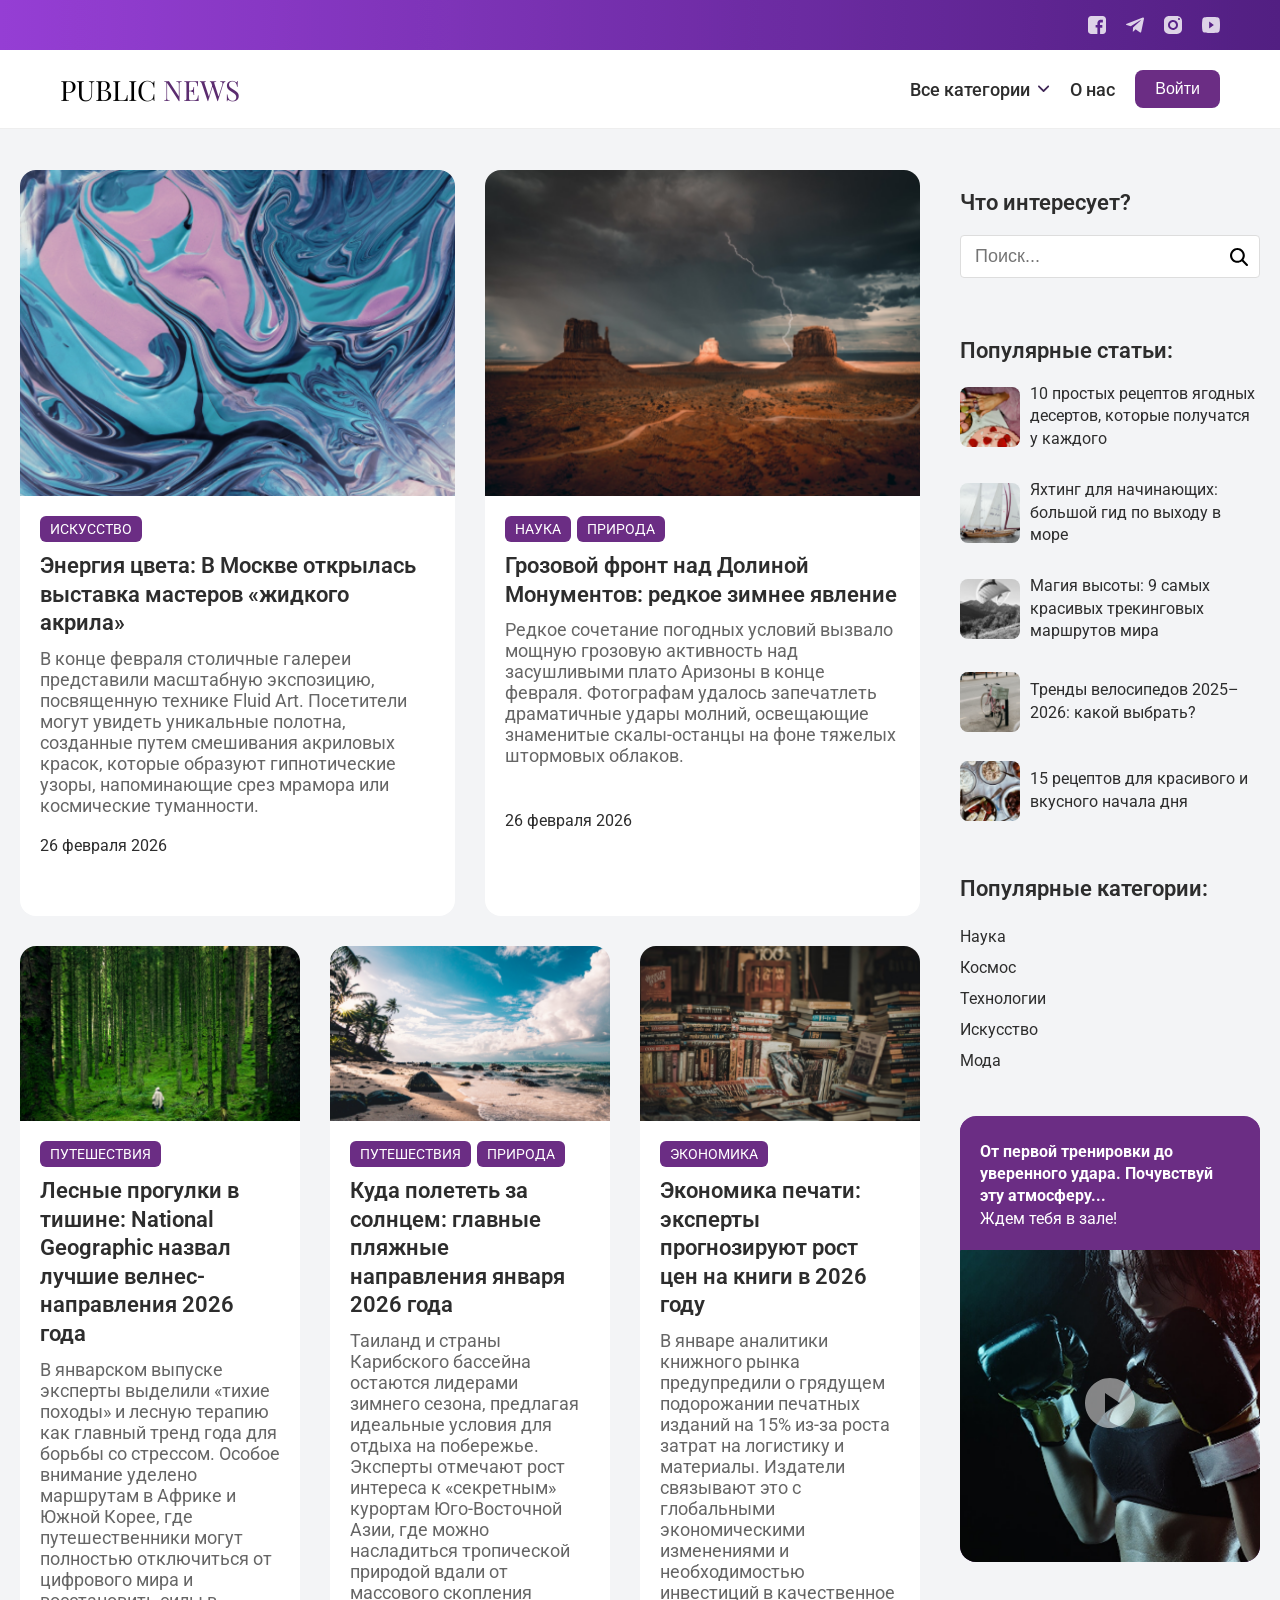
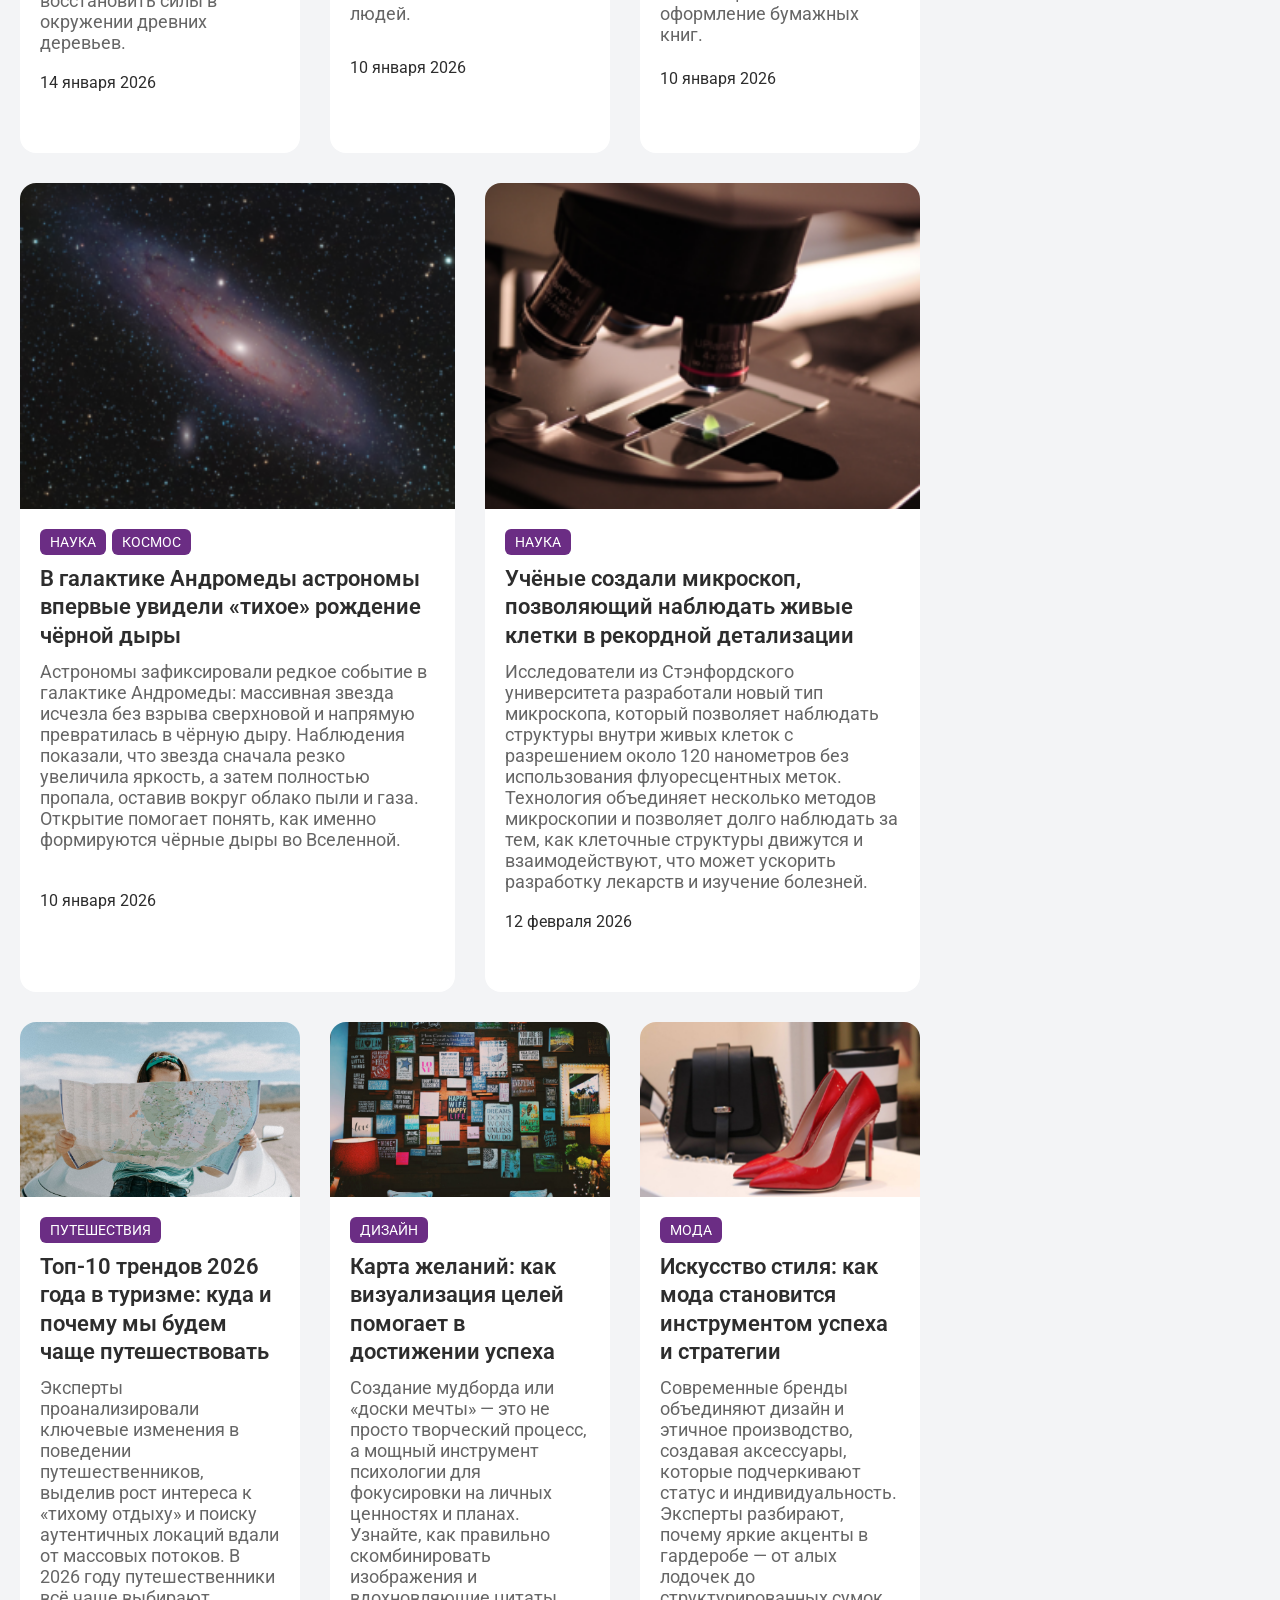
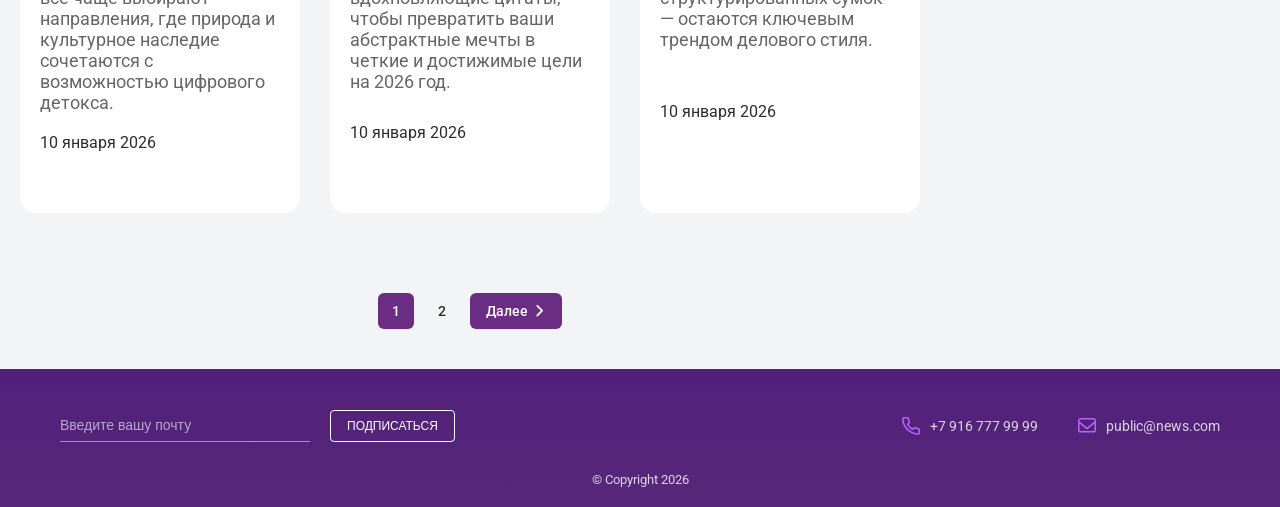
==== commit 961db229: "форматирование кода под требования html\css validator и lighthouse accessiblity, правки анимации" ====
--- a/index.html
+++ b/index.html
@@ -1,18 +1,12 @@
 <!doctype html>
 <html lang="ru">
   <head>
-    <meta charset="UTF-8" />
-    <meta
-      name="viewport"
-      content="width=device-width, initial-scale=1.0 viewport-fit=cover"
-    />
-    <link rel="preconnect" href="https://fonts.googleapis.com" />
-    <link rel="preconnect" href="https://fonts.gstatic.com" crossorigin />
-    <link
-      href="https://fonts.googleapis.com/css2?family=Playfair+Display:wght@400;700&family=Roboto:wght@400;500;700&display=swap"
-      rel="stylesheet"
-    />
-    <link rel="stylesheet" href="./main.css" />
+    <meta charset="UTF-8"/>
+    <meta name="viewport" content="width=device-width, initial-scale=1.0 viewport-fit=cover"/>
+    <link rel="preconnect" href="https://fonts.googleapis.com"/>
+    <link rel="preconnect" href="https://fonts.gstatic.com" crossorigin/>
+    <link href="https://fonts.googleapis.com/css2?family=Playfair+Display:wght@400;700&family=Roboto:wght@400;500;700&display=swap" rel="stylesheet"/>
+    <link rel="stylesheet" href="./main.css"/>
     <title>Public News</title>
   </head>
 
@@ -22,25 +16,25 @@
         <div class="social-networks">
           <div class="social-media">
             <a class="social-media-link" href="#">
-              <img src="./assets/icons/icon-facebook.svg" alt="facebook" />
+              <img src="./assets/icons/icon-facebook.svg" alt="facebook" title="Наша группа в Facebook" />
             </a>
           </div>
 
           <div class="social-media">
             <a class="social-media-link" href="#">
-              <img src="./assets/icons/icon-telegram.svg" alt="telegram" />
+              <img src="./assets/icons/icon-telegram.svg" alt="telegram" title="Наш Telegram канал" />
             </a>
           </div>
 
           <div class="social-media">
             <a class="social-media-link" href="#">
-              <img src="./assets/icons/icon-instagram.svg" alt="instagram" />
+              <img src="./assets/icons/icon-instagram.svg" alt="instagram" title="Наш профиль Instagram" />
             </a>
           </div>
 
           <div class="social-media">
             <a class="social-media-link" href="#">
-              <img src="./assets/icons/icon-youtube.svg" alt="youtube" />
+              <img src="./assets/icons/icon-youtube.svg" alt="youtube" title="Наш Youtube канал" />
             </a>
           </div>
         </div>
@@ -55,10 +49,7 @@
           <div class="dropdown">
             <div class="dropdown-toggle">
               <span>Все категории</span>
-              <img
-                src="./assets/icons/icon-arrow-down.svg"
-                class="dropdown-arrow"
-              />
+              <img src="./assets/icons/icon-arrow-down.svg" class="dropdown-arrow" alt="раскрыть список" aria-hidden="true"/>
             </div>
 
             <div class="dropdown-menu">
@@ -78,13 +69,10 @@
       </header>
     </div>
 
-    <div class="container cards-container">
+    <main class="container cards-container">
       <div class="cards">
         <div class="card">
-          <img
-            src="./assets/images/img1.png"
-            alt="Выставка жидкого акрила в московской галерее"
-          />
+          <img src="./assets/images/img1.png" alt="Выставка жидкого акрила в московской галерее"/>
 
           <div class="card-content">
             <span class="tag">ИСКУССТВО</span>
@@ -103,21 +91,14 @@
 
             <div class="date">26 февраля 2026</div>
 
-            <a
-              href="https://synchronize.ru/contemporary_seven"
-              target="_blank"
-              class="card-link"
-              aria-label="Подробнее о выставке жидкого акрила"
-              >Подробнее <span aria-hidden="true">→</span></a
-            >
-          </div>
-        </div>
-
-        <div class="card">
-          <img
-            src="./assets/images/img2.png"
-            alt="Грозовой фронт над Долиной Монументов"
-          />
+            <a href="https://synchronize.ru/contemporary_seven" target="_blank" class="card-link" aria-label="Подробнее о выставке жидкого акрила">
+              Подробнее <span aria-hidden="true">→</span>
+            </a>
+          </div>
+        </div>
+
+        <div class="card">
+          <img src="./assets/images/img2.png" alt="Грозовой фронт над Долиной Монументов"/>
 
           <div class="card-content">
             <div class="tags-list">
@@ -138,18 +119,14 @@
 
             <div class="date">26 февраля 2026</div>
 
-            <a
-              href="https://www.yahoo.com/news/stunning-images-capture-moment-lightning-slideshow-wp-152439858.html"
-              target="_blank"
-              class="card-link"
-              aria-label="Подробнее о погодном явлении в Долине Монументов"
-              >Подробнее <span aria-hidden="true">→</span></a
-            >
-          </div>
-        </div>
-
-        <div class="card">
-          <img src="./assets/images/img3.png" alt="Прогулка в лесу" />
+            <a href="https://www.yahoo.com/news/stunning-images-capture-moment-lightning-slideshow-wp-152439858.html" target="_blank" class="card-link" aria-label="Подробнее о погодном явлении в Долине Монументов">
+              Подробнее <span aria-hidden="true">→</span>
+            </a>
+          </div>
+        </div>
+
+        <div class="card">
+          <img src="./assets/images/img3.png" alt="Прогулка в лесу"/>
 
           <div class="card-content">
             <span class="tag">ПУТЕШЕСТВИЯ</span>
@@ -168,18 +145,14 @@
 
             <div class="date">14 января 2026</div>
 
-            <a
-              href="https://www.nationalgeographic.com/travel/best-of-the-world-2026/article/best-wellness-destinations"
-              target="_blank"
-              class="card-link"
-              aria-label="Подробнее о лучших велнес-направлениях 2026 года"
-              >Подробнее <span aria-hidden="true">→</span></a
-            >
-          </div>
-        </div>
-
-        <div class="card">
-          <img src="./assets/images/img4.png" alt="Песчаный пляж" />
+            <a href="https://www.nationalgeographic.com/travel/best-of-the-world-2026/article/best-wellness-destinations" target="_blank" class="card-link" aria-label="Подробнее о лучших велнес-направлениях 2026 года">
+              Подробнее <span aria-hidden="true">→</span>
+            </a>
+          </div>
+        </div>
+
+        <div class="card">
+          <img src="./assets/images/img4.png" alt="Песчаный пляж"/>
 
           <div class="card-content">
             <div class="tags-list">
@@ -201,18 +174,14 @@
 
             <div class="date">10 января 2026</div>
 
-            <a
-              href="https://www.sunmar.ru/idei-otdykha/otdykh-yanvar/"
-              target="_blank"
-              class="card-link"
-              aria-label="Подробнее о главных пляжных направлениях января"
-              >Подробнее <span aria-hidden="true">→</span></a
-            >
-          </div>
-        </div>
-
-        <div class="card">
-          <img src="./assets/images/img5.png" alt="Книги" />
+            <a href="https://www.sunmar.ru/idei-otdykha/otdykh-yanvar/" target="_blank" class="card-link" aria-label="Подробнее о главных пляжных направлениях января">
+              Подробнее <span aria-hidden="true">→</span>
+            </a>
+          </div>
+        </div>
+
+        <div class="card">
+          <img src="./assets/images/img5.png" alt="Книги"/>
 
           <div class="card-content">
             <span class="tag">ЭКОНОМИКА</span>
@@ -231,18 +200,14 @@
 
             <div class="date">10 января 2026</div>
 
-            <a
-              href="https://saint-petersburg.ru/news/2026/1/20/40794ы"
-              target="_blank"
-              class="card-link"
-              aria-label="Подробнее о прогнозе экспертов"
-              >Подробнее <span aria-hidden="true">→</span></a
-            >
-          </div>
-        </div>
-
-        <div class="card">
-          <img src="./assets/images/img9.png" alt="Галактика Андромеды" />
+            <a href="https://saint-petersburg.ru/news/2026/1/20/40794" target="_blank" class="card-link" aria-label="Подробнее о прогнозе экспертов">
+              Подробнее <span aria-hidden="true">→</span>
+            </a>
+          </div>
+        </div>
+
+        <div class="card">
+          <img src="./assets/images/img9.png" alt="Галактика Андромеды"/>
 
           <div class="card-content">
             <div class="tags-list">
@@ -265,18 +230,14 @@
 
             <div class="date">10 января 2026</div>
 
-            <a
-              href="https://www.reuters.com/science/astronomers-observe-star-that-quietly-transformed-into-black-hole-2026-02-12/"
-              target="_blank"
-              class="card-link"
-              aria-label="Подробнее о редком явлении"
-              >Подробнее <span aria-hidden="true">→</span></a
-            >
-          </div>
-        </div>
-
-        <div class="card">
-          <img src="./assets/images/img8.png" alt="Микроскоп" />
+            <a href="https://www.reuters.com/science/astronomers-observe-star-that-quietly-transformed-into-black-hole-2026-02-12/" target="_blank" class="card-link" aria-label="Подробнее о редком явлении">
+              Подробнее <span aria-hidden="true">→</span>
+            </a>
+          </div>
+        </div>
+
+        <div class="card">
+          <img src="./assets/images/img8.png" alt="Микроскоп"/>
 
           <div class="card-content">
             <span class="tag">НАУКА</span>
@@ -297,18 +258,14 @@
 
             <div class="date">12 февраля 2026</div>
 
-            <a
-              href="https://phys.org/news/2026-03-kind-microscope-reveals-cells-unprecedented.html"
-              target="_blank"
-              class="card-link"
-              aria-label="Подробнее о прорывной разработке"
-              >Подробнее <span aria-hidden="true">→</span></a
-            >
-          </div>
-        </div>
-
-        <div class="card">
-          <img src="./assets/images/img6.png" alt="Девушка изучает карту" />
+            <a href="https://phys.org/news/2026-03-kind-microscope-reveals-cells-unprecedented.html" target="_blank" class="card-link" aria-label="Подробнее о прорывной разработке">
+              Подробнее <span aria-hidden="true">→</span>
+            </a>
+          </div>
+        </div>
+
+        <div class="card">
+          <img src="./assets/images/img6.png" alt="Девушка изучает карту"/>
 
           <div class="card-content">
             <span class="tag">ПУТЕШЕСТВИЯ</span>
@@ -327,21 +284,14 @@
 
             <div class="date">10 января 2026</div>
 
-            <a
-              href="https://www.forbes.ru/biznes/552980-top-10-trendov-2026-goda-v-turizme-kuda-i-pocemu-my-budem-case-putesestvovat"
-              target="_blank"
-              class="card-link"
-              aria-label="Подробнее о туристических трендах 2026 года"
-              >Подробнее <span aria-hidden="true">→</span></a
-            >
-          </div>
-        </div>
-
-        <div class="card">
-          <img
-            src="./assets/images/img7.png"
-            alt="Мудборд: стена с вдохновляющими плакатами"
-          />
+            <a href="https://www.forbes.ru/biznes/552980-top-10-trendov-2026-goda-v-turizme-kuda-i-pocemu-my-budem-case-putesestvovat" target="_blank" class="card-link" aria-label="Подробнее о туристических трендах 2026 года">
+              Подробнее <span aria-hidden="true">→</span>
+            </a>
+          </div>
+        </div>
+
+        <div class="card">
+          <img src="./assets/images/img7.png" alt="Мудборд: стена с вдохновляющими плакатами"/>
 
           <div class="card-content">
             <span class="tag">ДИЗАЙН</span>
@@ -359,21 +309,14 @@
 
             <div class="date">10 января 2026</div>
 
-            <a
-              href="https://mumsatthetable.com/vision-boards/"
-              target="_blank"
-              class="card-link"
-              aria-label="Подробнее о создании мудборда"
-              >Подробнее <span aria-hidden="true">→</span></a
-            >
-          </div>
-        </div>
-
-        <div class="card">
-          <img
-            src="./assets/images/img10.png"
-            alt="Примеры брендовой одежды: сумочка и туфли"
-          />
+            <a href="https://mumsatthetable.com/vision-boards/" target="_blank" class="card-link" aria-label="Подробнее о создании мудборда">
+              Подробнее <span aria-hidden="true">→</span>
+            </a>
+          </div>
+        </div>
+
+        <div class="card">
+          <img src="./assets/images/img10.png" alt="Примеры брендовой одежды: сумочка и туфли"/>
 
           <div class="card-content">
             <span class="tag">МОДА</span>
@@ -392,13 +335,9 @@
 
             <div class="date">10 января 2026</div>
 
-            <a
-              href="https://www.hiltonbairdcollections.co.uk/success-stories/when-silence-meets-strategy-a-recovery-story-told-in-16-days-case-study/"
-              target="_blank"
-              class="card-link"
-              aria-label="Подробнее о как мода становится инструментом успеха и стратегии"
-              >Подробнее <span aria-hidden="true">→</span></a
-            >
+            <a href="https://www.hiltonbairdcollections.co.uk/success-stories/when-silence-meets-strategy-a-recovery-story-told-in-16-days-case-study/" target="_blank" class="card-link" aria-label="Подробнее о как мода становится инструментом успеха и стратегии">
+              Подробнее <span aria-hidden="true">→</span>
+            </a>
           </div>
         </div>
       </div>
@@ -408,16 +347,8 @@
           <h3 class="sidebar-title">Что интересует?</h3>
 
           <div class="search-input-wrapper">
-            <input
-              class="search-input"
-              placeholder="Поиск..."
-              aria-label="Поиск по сайту"
-            />
-            <img
-              src="./assets/icons/icon-search.svg"
-              alt="Search"
-              class="search-icon"
-            />
+            <input class="search-input" placeholder="Поиск..." aria-label="Поиск по сайту"/>
+            <img src="./assets/icons/icon-search.svg" alt="Search" class="search-icon"/>
           </div>
         </div>
 
@@ -427,11 +358,7 @@
           <ul class="popular-list">
             <li class="popular-item">
               <img src="./assets/images/img11.png" alt="" />
-              <a
-                href="https://povar.ru/art/yagodnye_deserty_top10_sladkih_bliud_s_yagodami.html"
-                target="_blank"
-                class="popular-link"
-              >
+              <a href="https://povar.ru/art/yagodnye_deserty_top10_sladkih_bliud_s_yagodami.html" target="_blank" class="popular-link">
                 10 простых рецептов ягодных десертов, которые получатся у
                 каждого
               </a>
@@ -439,44 +366,28 @@
 
             <li class="popular-item">
               <img src="./assets/images/img12.png" alt="" />
-              <a
-                href="https://zeh.media/praktika/sport/1247938-s-chego-nachinayetsya-yakhting"
-                target="_blank"
-                class="popular-link"
-              >
+              <a href="https://zeh.media/praktika/sport/1247938-s-chego-nachinayetsya-yakhting" target="_blank" class="popular-link">
                 Яхтинг для начинающих: большой гид по выходу в море
               </a>
             </li>
 
             <li class="popular-item">
               <img src="./assets/images/img13.png" alt="" />
-              <a
-                href="https://blog.ostrovok.ru/9-kultovyx-marshrutov-mira-dlya-trekinga/"
-                target="_blank"
-                class="popular-link"
-              >
+              <a href="https://blog.ostrovok.ru/9-kultovyx-marshrutov-mira-dlya-trekinga/" target="_blank" class="popular-link">
                 Магия высоты: 9 самых красивых трекинговых маршрутов мира
               </a>
             </li>
 
             <li class="popular-item">
               <img src="./assets/images/img14.png" alt="" />
-              <a
-                href="https://itsmybike.ru/blog/velosipedy-2025-chto-seychas-v-trende/"
-                target="_blank"
-                class="popular-link"
-              >
+              <a href="https://itsmybike.ru/blog/velosipedy-2025-chto-seychas-v-trende/" target="_blank" class="popular-link">
                 Тренды велосипедов 2025–2026: какой выбрать?
               </a>
             </li>
 
             <li class="popular-item">
               <img src="./assets/images/img15.png" alt="" />
-              <a
-                href="https://www.gastronom.ru/text/15-receptov-dlya-krasivogo-zavtraka-1025276"
-                target="_blank"
-                class="popular-link"
-              >
+              <a href="https://www.gastronom.ru/text/15-receptov-dlya-krasivogo-zavtraka-1025276" target="_blank" class="popular-link">
                 15 рецептов для красивого и вкусного начала дня
               </a>
             </li>
@@ -497,10 +408,10 @@
 
         <div class="sidebar-video-card">
           <div class="video-card-header">
-            <h5>
+            <h4>
               <span>От первой тренировки до уверенного удара.</span>
               <span>Почувствуй эту атмосферу...</span>
-            </h5>
+            </h4>
             <p>Ждем тебя в зале!</p>
           </div>
 
@@ -527,43 +438,28 @@
           <li class="pagination-next">
             <a href="#" class="pagination-link pagination-next-link">
               Далее
-              <img
-                src="./assets/icons/icon-arrow-right.svg"
-                class="pagination-arrow"
-              />
+              <img src="./assets/icons/icon-arrow-right.svg" class="pagination-arrow" alt="следующая страница" aria-hidden="true"/>
             </a>
           </li>
         </ul>
       </nav>
-    </div>
+    </main>
 
     <footer class="footer">
       <div class="footer-content">
         <form class="footer-subscribe-form">
-          <input
-            type="email"
-            class="footer__input-email"
-            placeholder="Введите вашу почту"
-          />
+          <input type="email" class="footer__input-email" placeholder="Введите вашу почту"/>
           <button type="submit" class="btn-subsribe">ПОДПИСАТЬСЯ</button>
         </form>
 
         <div class="footer-contacts">
           <a href="tel:+79167779999" class="footer-contact">
-            <img
-              src="./assets/icons/icon-phone.svg"
-              alt="Телефон"
-              class="footer-icon"
-            />
+            <img src="./assets/icons/icon-phone.svg" class="footer-icon" alt="Телефон"/>
             <span>+7 916 777 99 99</span>
           </a>
 
           <a href="mailto:public@news.com" class="footer-contact">
-            <img
-              src="./assets/icons/icon-mail.svg"
-              alt="Почта"
-              class="footer-icon"
-            />
+            <img src="./assets/icons/icon-mail.svg" class="footer-icon" alt="Почта"/>
             <span>public@news.com</span>
           </a>
         </div>
--- a/main.css
+++ b/main.css
@@ -215,6 +215,7 @@
   background: #fff;
   border-radius: 16px;
   overflow: hidden;
+  animation: fadeInUp 2s ease forwards;
   transition: all 0.4s ease;
 }
 
@@ -282,12 +283,12 @@
 
 .card p {
   font-size: 18px;
-  color: #666;
+  color: var(--text-color-grey);
 }
 
 .date {
   font-size: 16px;
-  color: #999;
+  color: var(--text-color-dark);
   margin-top: auto;
   padding-top: 10px;
 }
@@ -459,6 +460,23 @@
   gap: 10px;
   margin-bottom: 15px;
   align-items: center;
+  animation: fadeInUp 2s ease both;
+}
+
+.popular-item:nth-child(1) {
+  animation-delay: 0.5s;
+}
+.popular-item:nth-child(2) {
+  animation-delay: 1s;
+}
+.popular-item:nth-child(3) {
+  animation-delay: 1.5s;
+}
+.popular-item:nth-child(4) {
+  animation-delay: 2s;
+}
+.popular-item:nth-child(5) {
+  animation-delay: 2.5s;
 }
 
 .popular-item img {
@@ -642,6 +660,15 @@
   opacity: 0.8;
 }
 
+@keyframes fadeInUp {
+  from {
+    opacity: 0;
+  }
+  to {
+    opacity: 1;
+  }
+}
+
 /* Планшет — до 1280px */
 @media (max-width: 1280px) {
   .logo {
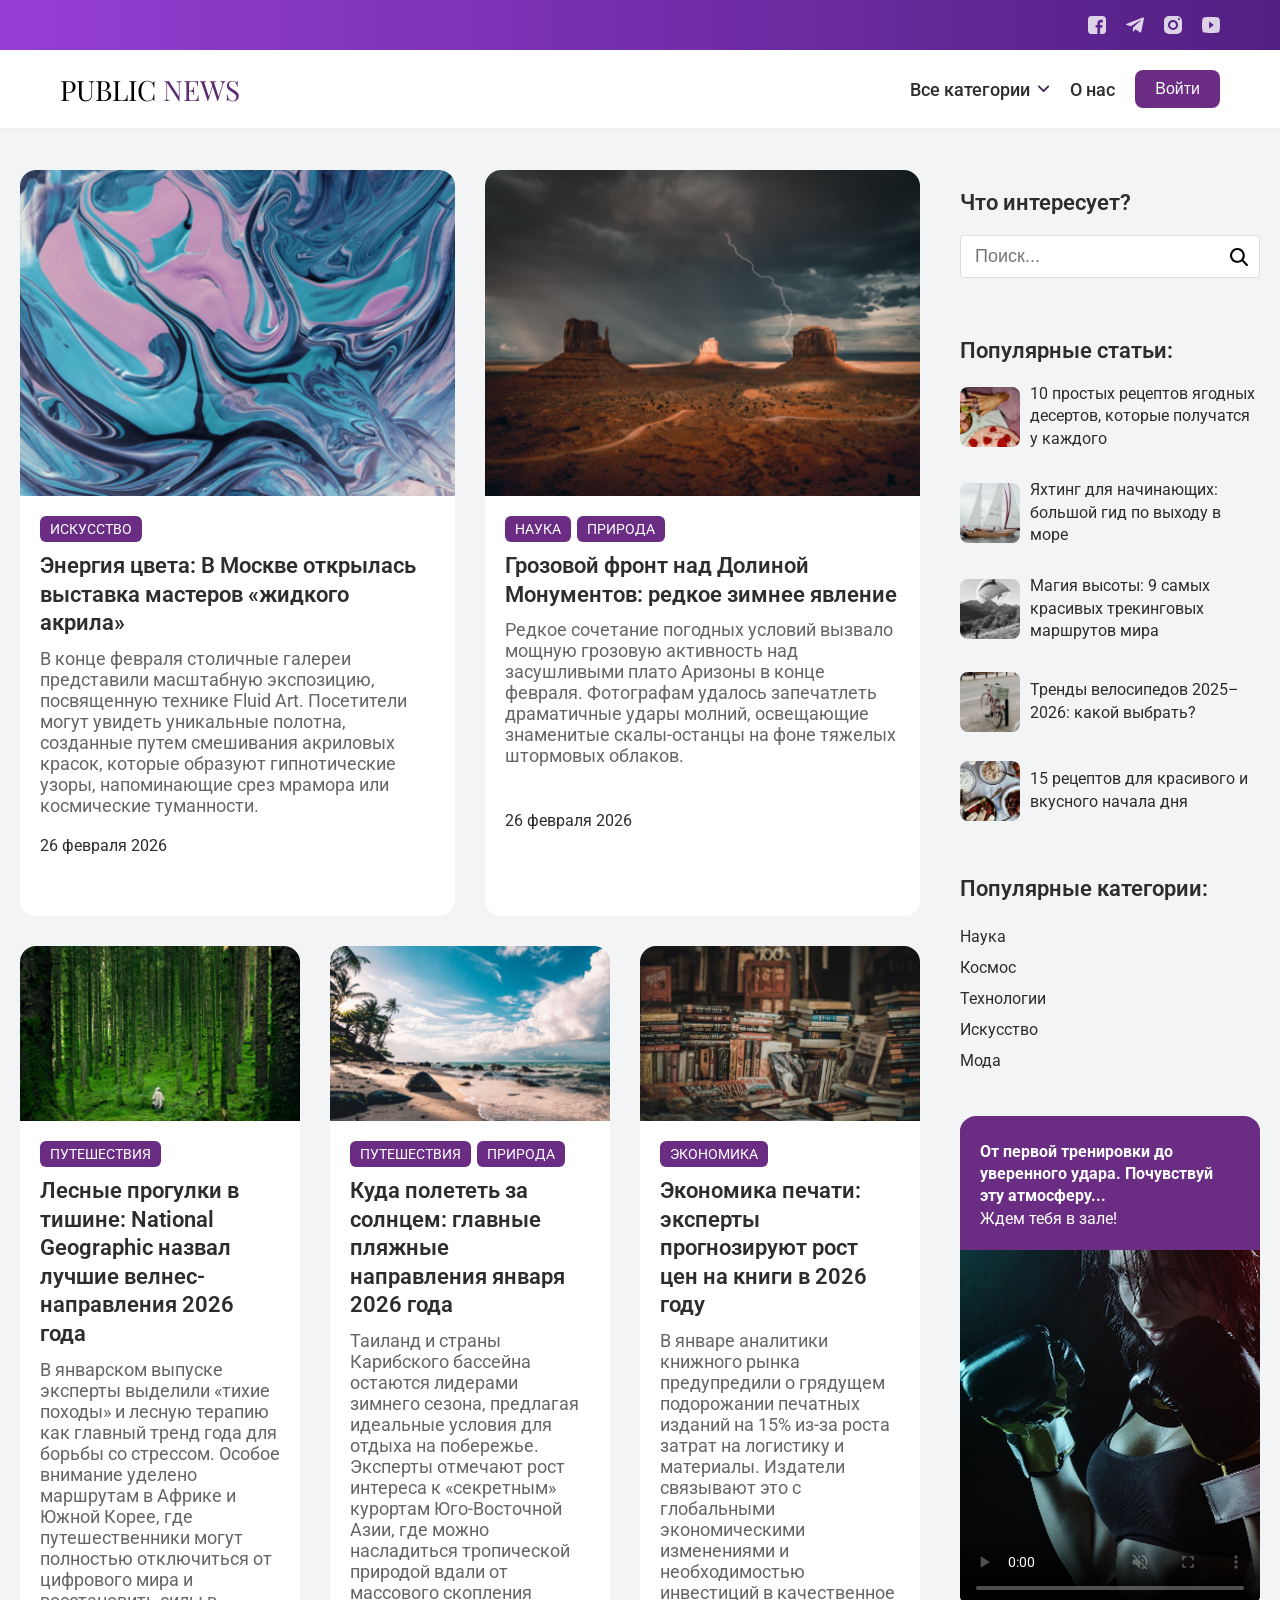
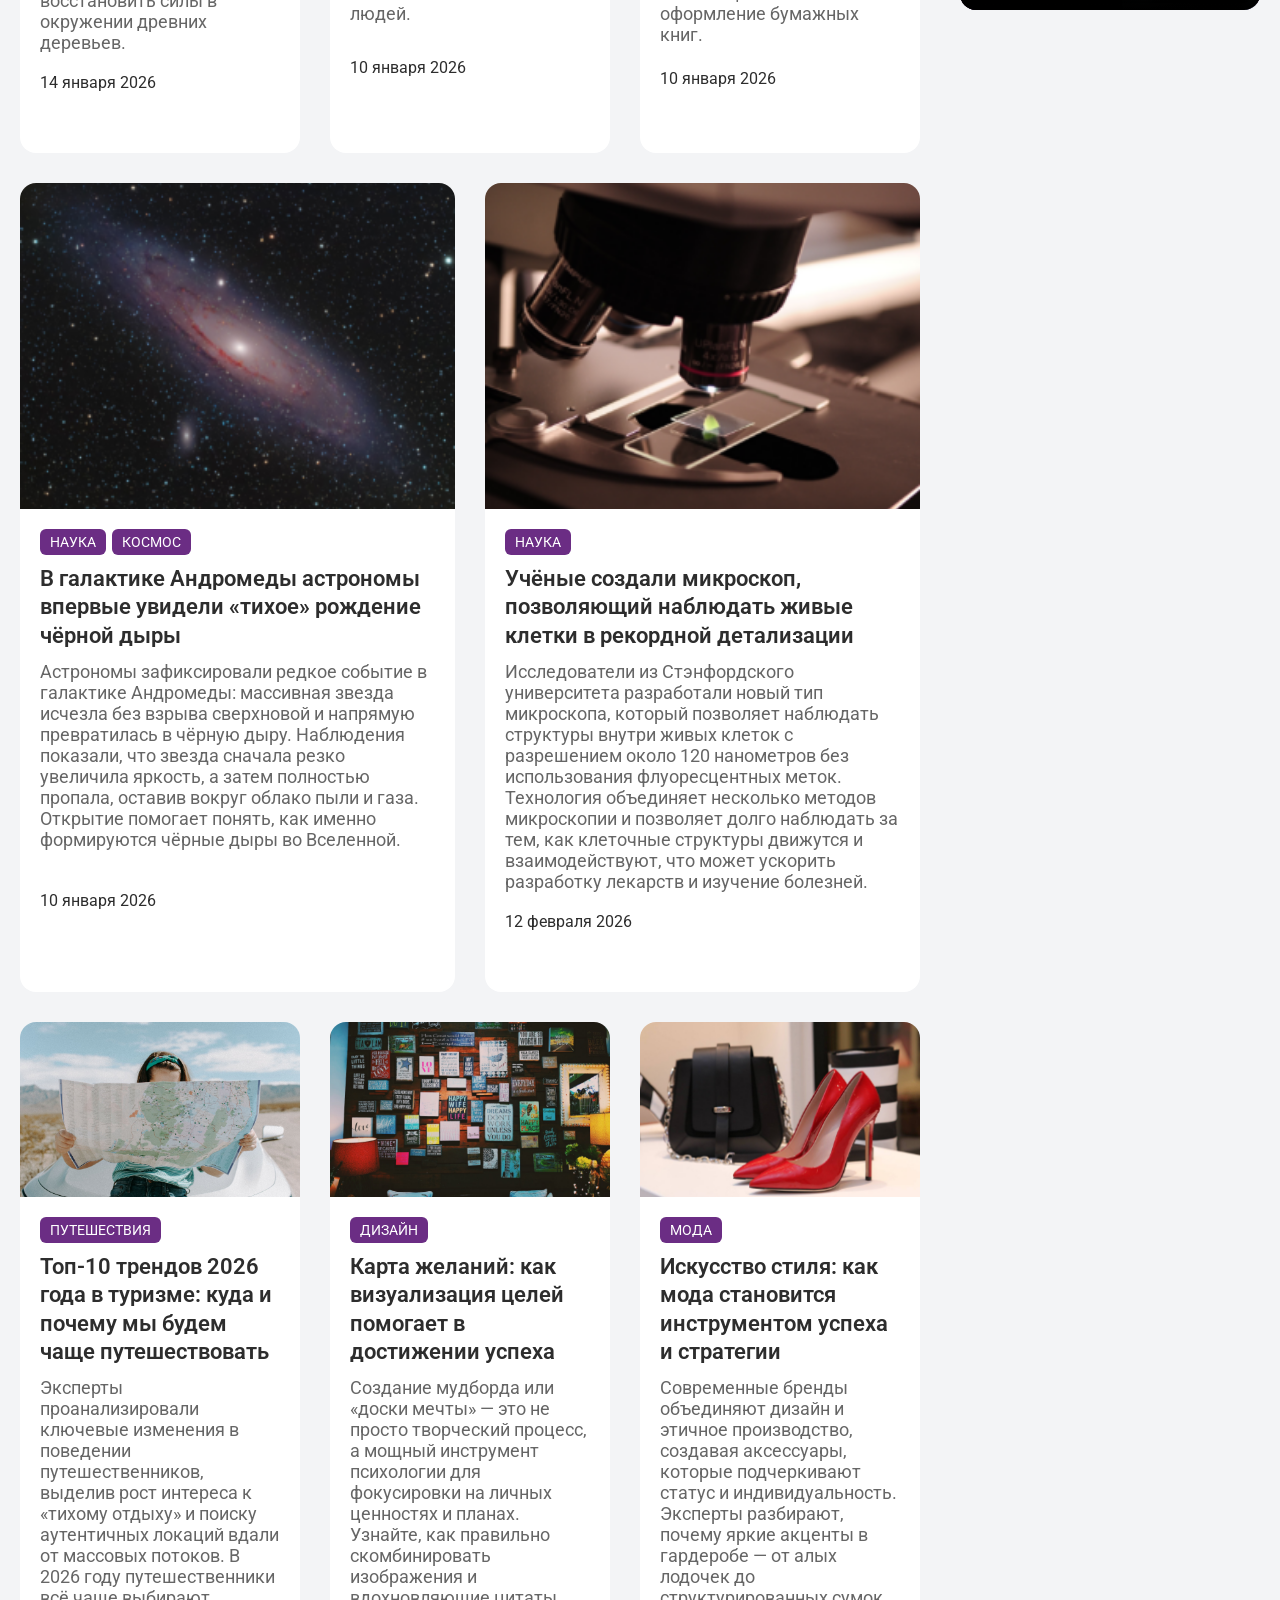
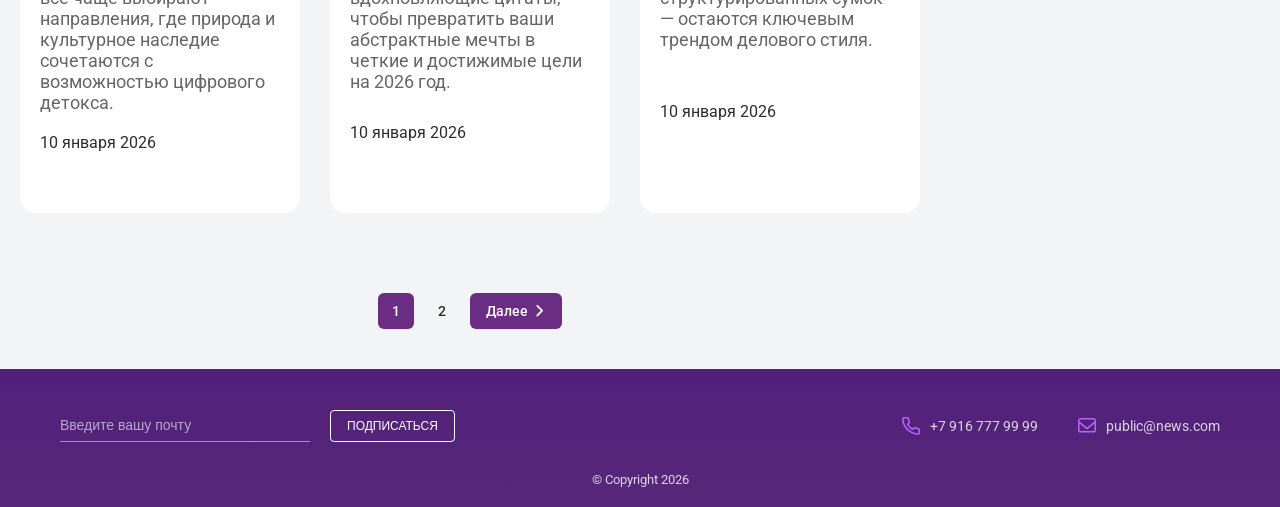
==== commit c06968e9: "добавлено видео в рекламную карточку" ====
--- a/index.html
+++ b/index.html
@@ -415,13 +415,7 @@
             <p>Ждем тебя в зале!</p>
           </div>
 
-          <div class="video-card-image">
-            <img src="./assets/images/img16.png" alt="Рекламное видео" />
-
-            <div class="video-play">
-              <img src="./assets/icons/icon-play.svg" alt="" />
-            </div>
-          </div>
+          <video src="./assets/videos/promotional-video.mp4" poster="./assets/images/img16.png" controls muted></video>
         </div>
       </aside>
 
--- a/main.css
+++ b/main.css
@@ -535,35 +535,12 @@
   gap: 6px;
 }
 
-.video-card-image {
-  position: relative;
-  z-index: 1;
-}
-
-.video-card-image:hover img {
-  transform: scale(1.05);
-}
-
-.video-card-image img {
+.sidebar-video-card video {
   width: 100%;
+  height: 365px;
   display: block;
-  transition: transform 0.4s ease;
-}
-
-.video-play {
-  position: absolute;
-  inset: 0;
-
-  display: flex;
-  align-items: center;
-  justify-content: center;
-
-  cursor: pointer;
-}
-
-.video-play img {
-  width: 50px;
-  height: 50px;
+  aspect-ratio: 16 / 9;
+  object-fit: cover;
 }
 
 /* ПОДВАЛ */
